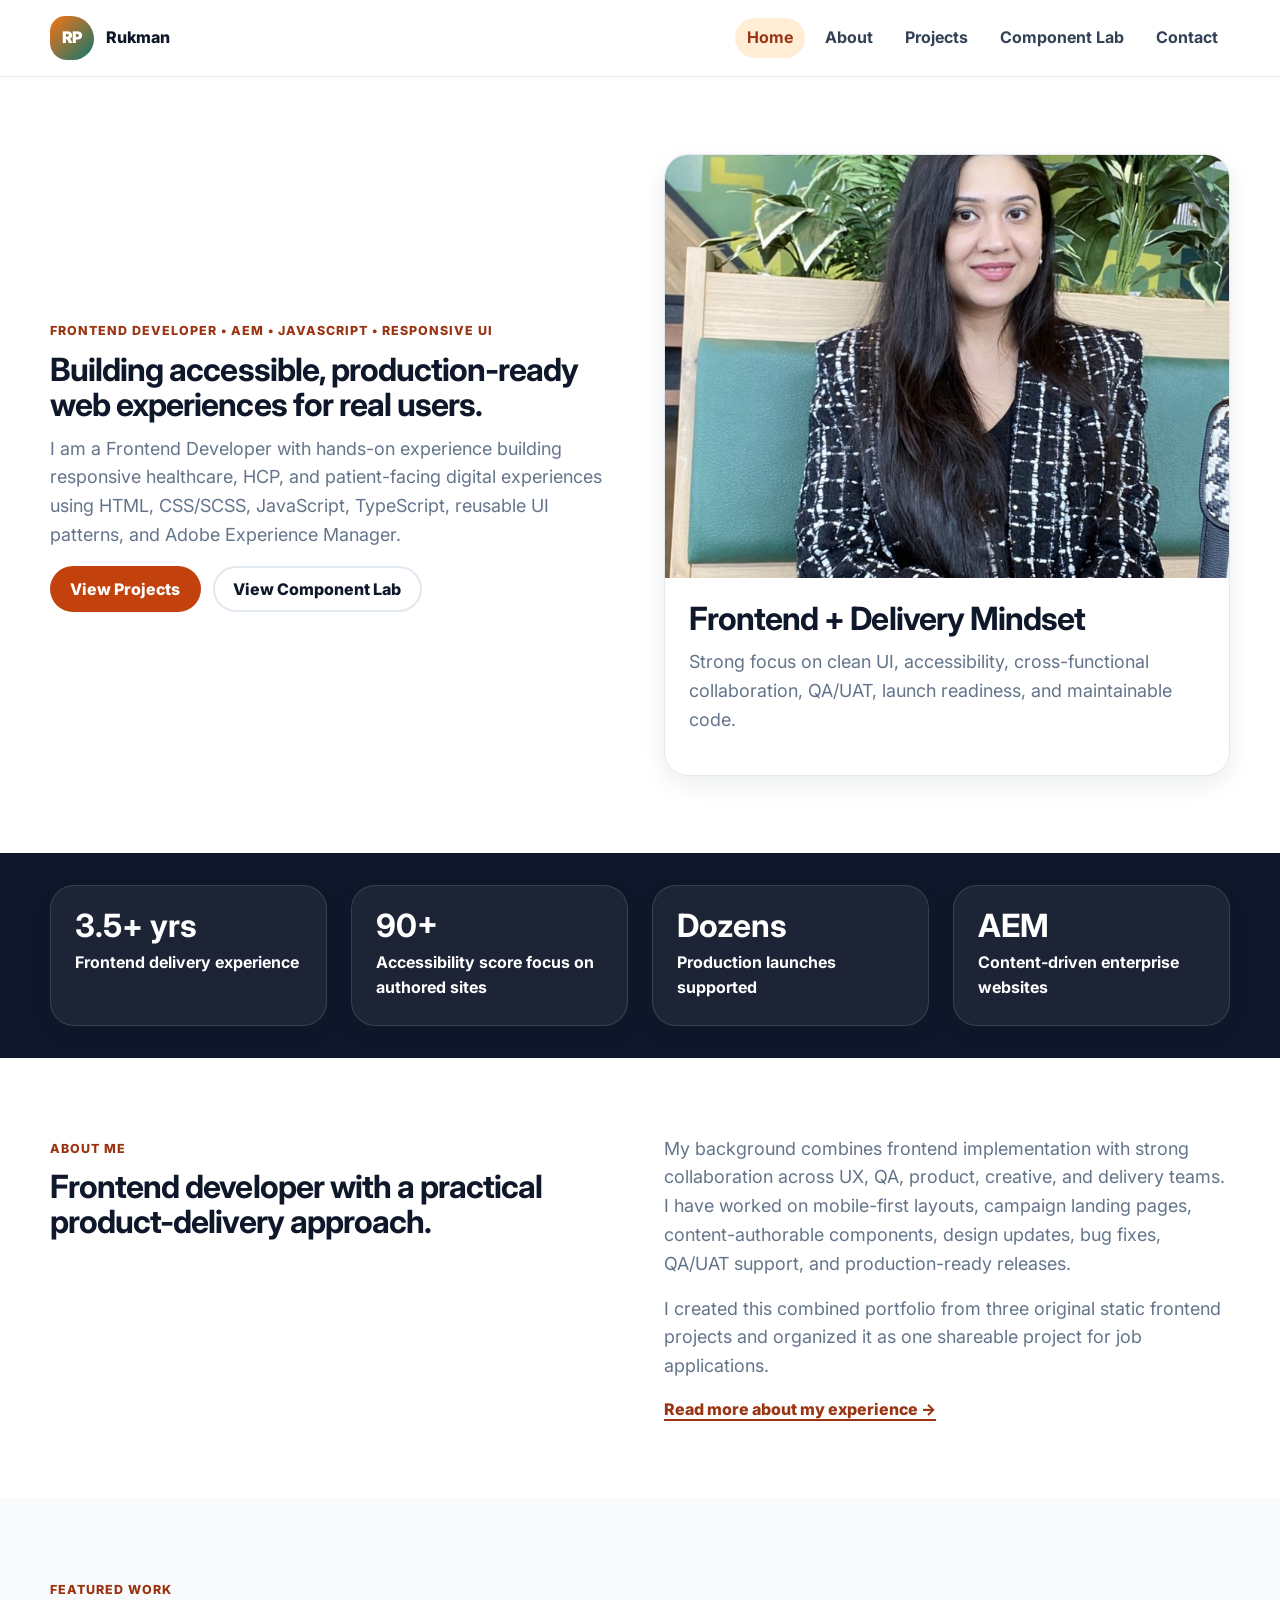
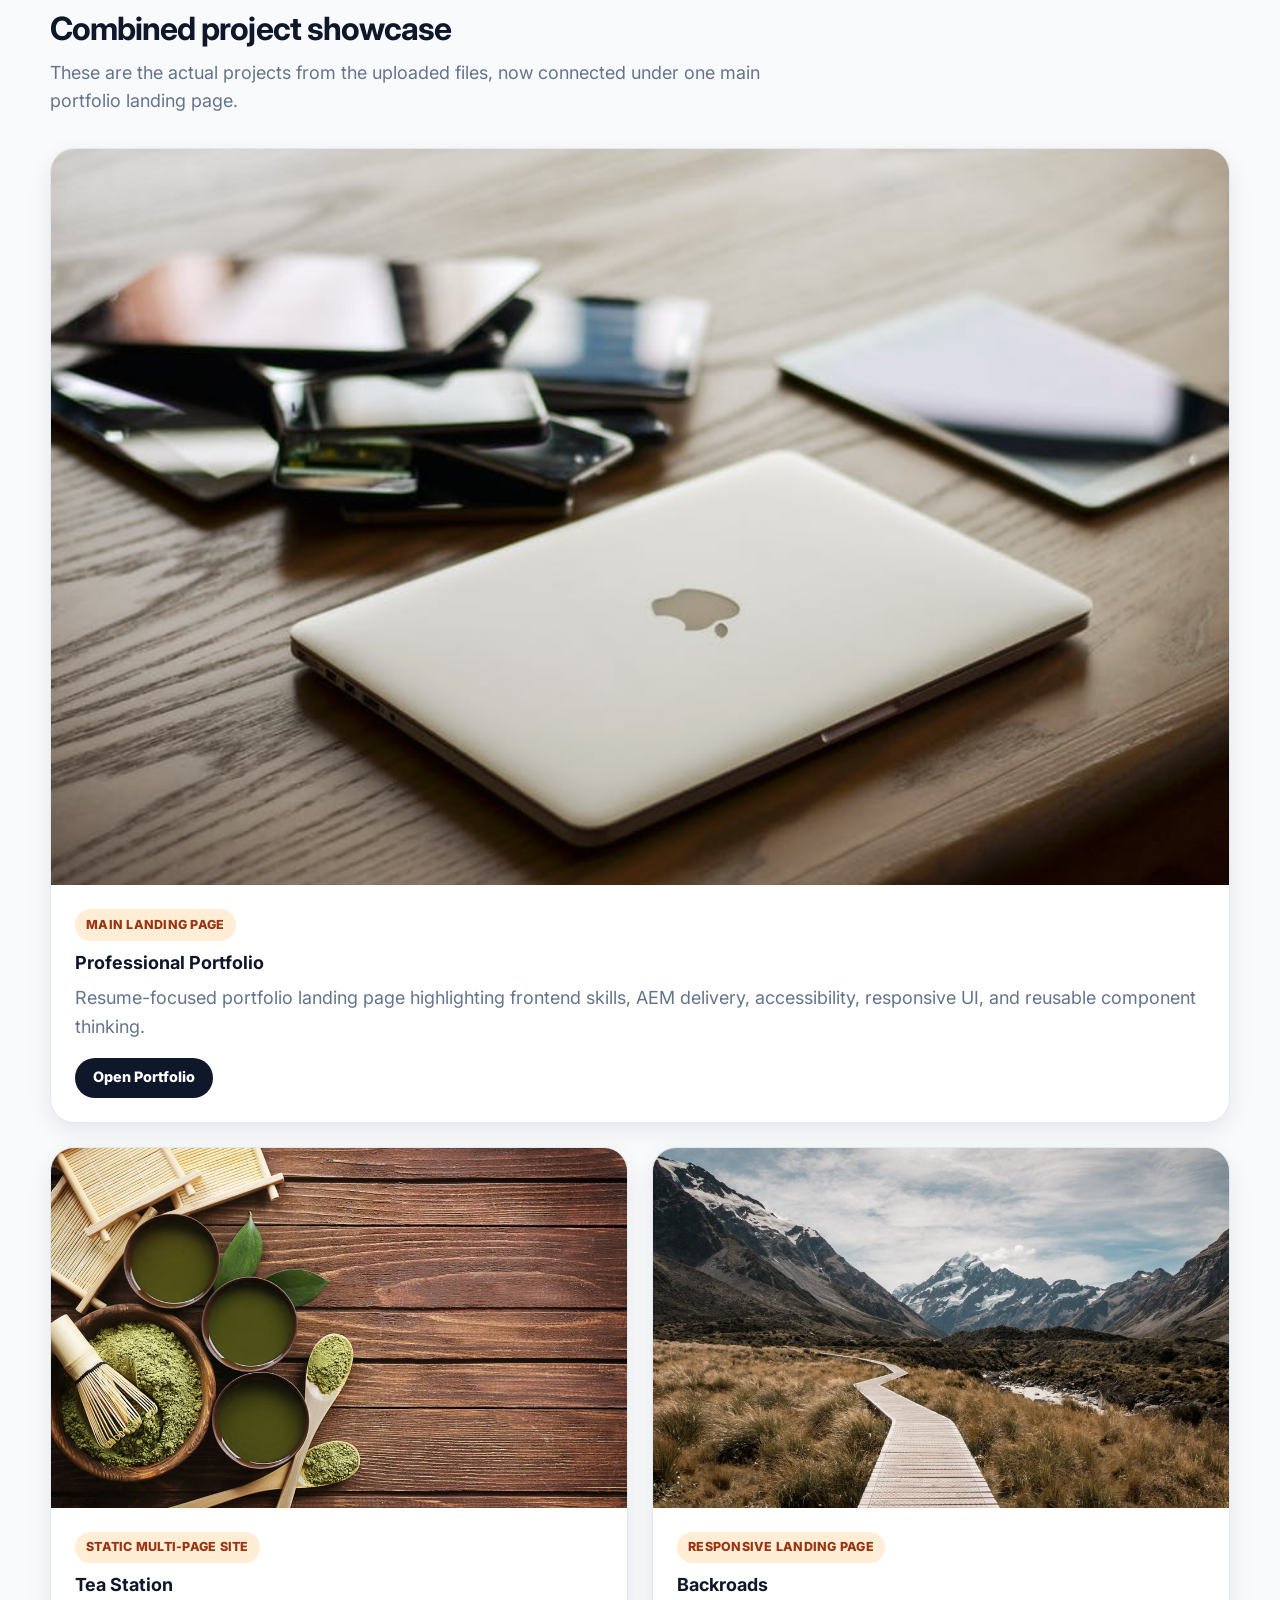
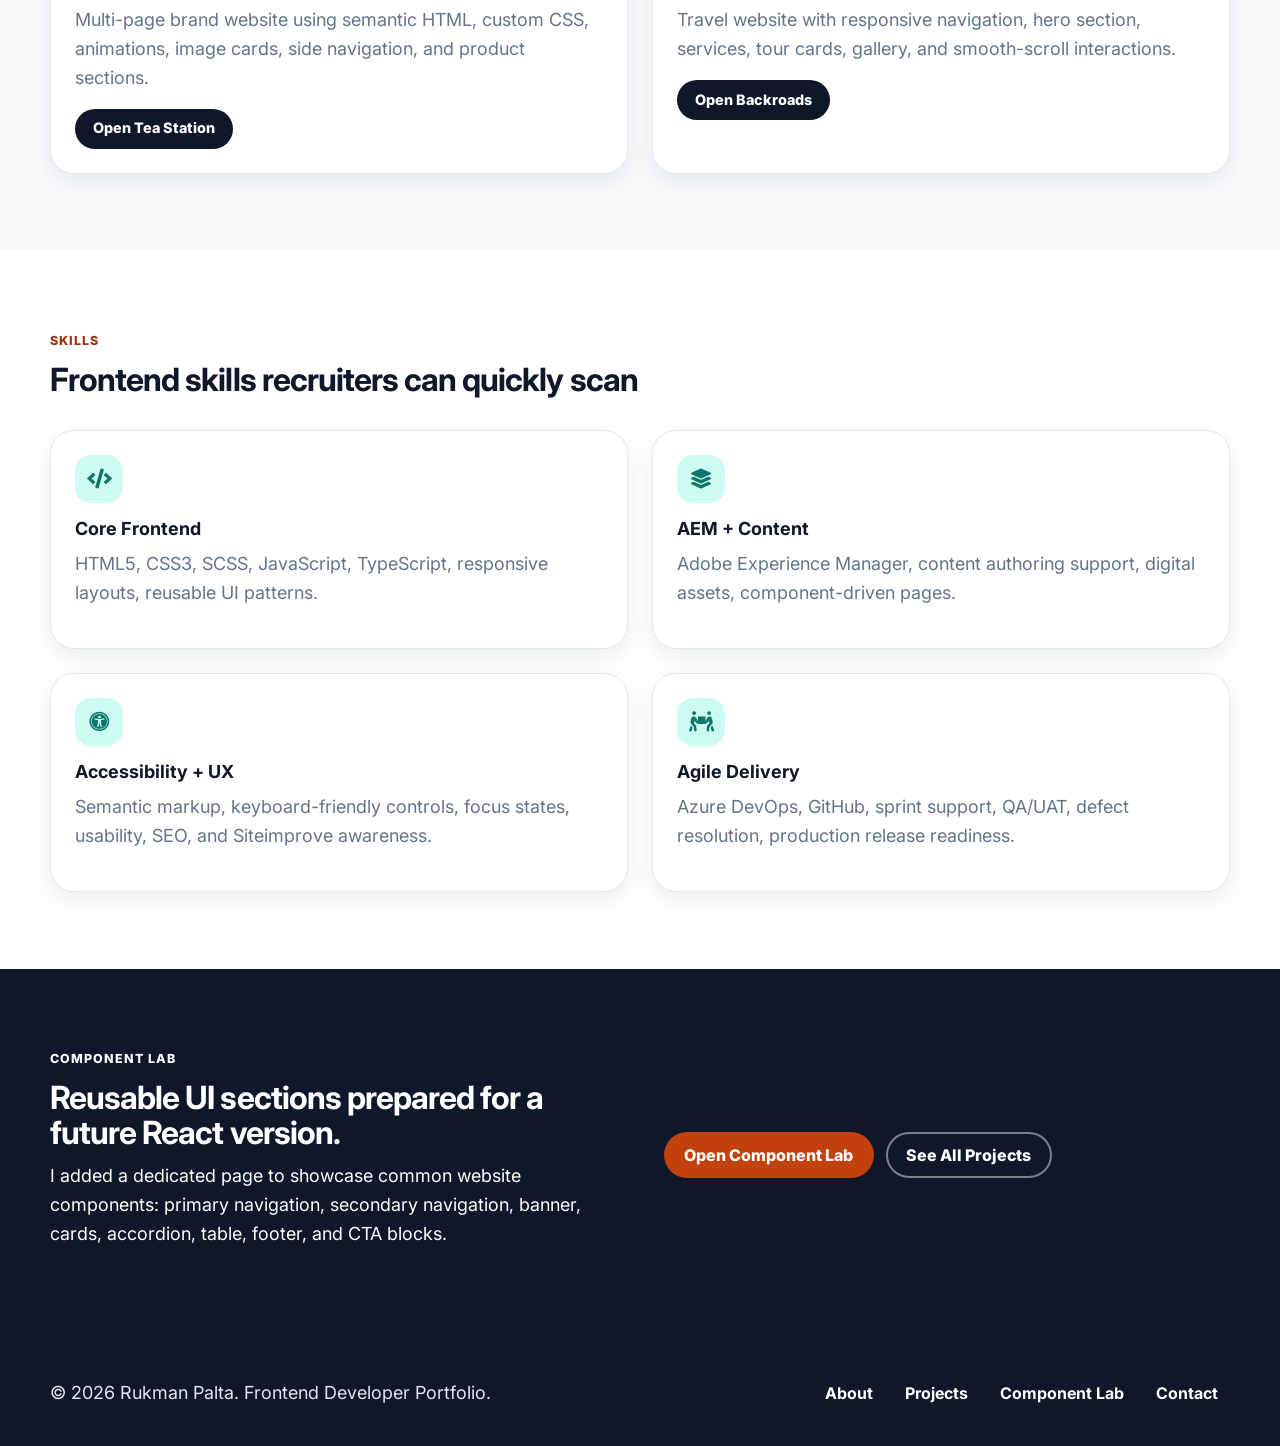
==== index.html @ d90abc74 "Initial portfolio launch" ====
<!DOCTYPE html>
<html lang="en">
  <head>
    <meta charset="UTF-8" />
    <meta name="viewport" content="width=device-width, initial-scale=1.0" />
    <meta
      name="description"
      content="Frontend Developer portfolio for Rukman Palta featuring AEM, JavaScript, responsive UI, accessibility, reusable components, Tea Station, and Backroads projects."
    />
    <title>Rukman Palta | Frontend Developer Portfolio</title>
    <link rel="stylesheet" href="./fontawesome-free-5.12.1-web/css/all.min.css" />
    <link rel="stylesheet" href="./css/main.css" />
  </head>
  <body>
    <a class="skip-link" href="#main">Skip to main content</a>

    <header class="site-header" id="top">
      <nav class="navbar" aria-label="Main navigation">
        <a class="brand" href="index.html" aria-label="Rukman Palta home">
          <span class="brand-mark">RP</span>
          <span class="brand-text">Rukman</span>
        </a>
        <button
          class="nav-toggle"
          type="button"
          aria-label="Open navigation menu"
          aria-controls="primary-navigation"
          aria-expanded="false"
        >
          <i class="fas fa-bars" aria-hidden="true"></i>
        </button>
        <ul class="nav-menu" id="primary-navigation">
          <li><a href="index.html" aria-current="page">Home</a></li>
          <li><a href="about.html">About</a></li>
          <li><a href="projects.html">Projects</a></li>
          <li><a href="component-lab.html">Component Lab</a></li>
          <li><a href="contact.html">Contact</a></li>
        </ul>
      </nav>
    </header>

    <main id="main">
      <section class="hero section section--hero">
        <div class="section-center hero-grid">
          <div class="hero-content">
            <p class="eyebrow">Frontend Developer • AEM • JavaScript • Responsive UI</p>
            <h1>Building accessible, production-ready web experiences for real users.</h1>
            <p class="hero-copy">
              I am a Frontend Developer with hands-on experience building responsive healthcare,
              HCP, and patient-facing digital experiences using HTML, CSS/SCSS, JavaScript,
              TypeScript, reusable UI patterns, and Adobe Experience Manager.
            </p>
            <div class="button-group" aria-label="Portfolio calls to action">
              <a class="btn btn--primary" href="projects.html">View Projects</a>
              <a class="btn btn--secondary" href="component-lab.html">View Component Lab</a>
            </div>
          </div>
          <div class="hero-card" aria-label="Professional summary card">
            <img src="./images/hero-img.jpeg" alt="Workspace representing frontend development" />
            <div class="hero-card__body">
              <h2>Frontend + Delivery Mindset</h2>
              <p>
                Strong focus on clean UI, accessibility, cross-functional collaboration, QA/UAT,
                launch readiness, and maintainable code.
              </p>
            </div>
          </div>
        </div>
      </section>

      <section class="section stats-section" aria-label="Portfolio highlights">
        <div class="section-center stats-grid">
          <article class="stat-card">
            <strong>3.5+ yrs</strong>
            <span>Frontend delivery experience</span>
          </article>
          <article class="stat-card">
            <strong>90+</strong>
            <span>Accessibility score focus on authored sites</span>
          </article>
          <article class="stat-card">
            <strong>Dozens</strong>
            <span>Production launches supported</span>
          </article>
          <article class="stat-card">
            <strong>AEM</strong>
            <span>Content-driven enterprise websites</span>
          </article>
        </div>
      </section>

      <section class="section" id="about-preview">
        <div class="section-center split-grid">
          <div>
            <p class="eyebrow">About Me</p>
            <h2>Frontend developer with a practical product-delivery approach.</h2>
          </div>
          <div>
            <p>
              My background combines frontend implementation with strong collaboration across UX,
              QA, product, creative, and delivery teams. I have worked on mobile-first layouts,
              campaign landing pages, content-authorable components, design updates, bug fixes,
              QA/UAT support, and production-ready releases.
            </p>
            <p>
              I created this combined portfolio from three original static frontend projects and
              organized it as one shareable project for job applications.
            </p>
            <a class="text-link" href="about.html">Read more about my experience <span aria-hidden="true">→</span></a>
          </div>
        </div>
      </section>

      <section class="section section--muted" id="featured-projects">
        <div class="section-center">
          <div class="section-heading">
            <p class="eyebrow">Featured Work</p>
            <h2>Combined project showcase</h2>
            <p>
              These are the actual projects from the uploaded files, now connected under one main
              portfolio landing page.
            </p>
          </div>

          <div class="project-grid">
            <article class="project-card project-card--large">
              <img src="./images/project-1.jpeg" alt="Portfolio project preview" />
              <div class="project-card__content">
                <span class="tag">Main Landing Page</span>
                <h3>Professional Portfolio</h3>
                <p>
                  Resume-focused portfolio landing page highlighting frontend skills, AEM delivery,
                  accessibility, responsive UI, and reusable component thinking.
                </p>
                <a class="btn btn--small" href="index.html">Open Portfolio</a>
              </div>
            </article>

            <article class="project-card">
              <img src="./projects/tea-station/images/main-bcg.jpeg" alt="Tea Station landing page preview" />
              <div class="project-card__content">
                <span class="tag">Static Multi-page Site</span>
                <h3>Tea Station</h3>
                <p>
                  Multi-page brand website using semantic HTML, custom CSS, animations, image cards,
                  side navigation, and product sections.
                </p>
                <a class="btn btn--small" href="./projects/tea-station/index.html">Open Tea Station</a>
              </div>
            </article>

            <article class="project-card">
              <img src="./projects/backroads/images/main.jpeg" alt="Backroads travel project preview" />
              <div class="project-card__content">
                <span class="tag">Responsive Landing Page</span>
                <h3>Backroads</h3>
                <p>
                  Travel website with responsive navigation, hero section, services, tour cards,
                  gallery, and smooth-scroll interactions.
                </p>
                <a class="btn btn--small" href="./projects/backroads/index.html">Open Backroads</a>
              </div>
            </article>
          </div>
        </div>
      </section>

      <section class="section" id="skills">
        <div class="section-center">
          <div class="section-heading">
            <p class="eyebrow">Skills</p>
            <h2>Frontend skills recruiters can quickly scan</h2>
          </div>
          <div class="skills-grid">
            <article class="skill-card">
              <i class="fas fa-code" aria-hidden="true"></i>
              <h3>Core Frontend</h3>
              <p>HTML5, CSS3, SCSS, JavaScript, TypeScript, responsive layouts, reusable UI patterns.</p>
            </article>
            <article class="skill-card">
              <i class="fas fa-layer-group" aria-hidden="true"></i>
              <h3>AEM + Content</h3>
              <p>Adobe Experience Manager, content authoring support, digital assets, component-driven pages.</p>
            </article>
            <article class="skill-card">
              <i class="fas fa-universal-access" aria-hidden="true"></i>
              <h3>Accessibility + UX</h3>
              <p>Semantic markup, keyboard-friendly controls, focus states, usability, SEO, and Siteimprove awareness.</p>
            </article>
            <article class="skill-card">
              <i class="fas fa-people-carry" aria-hidden="true"></i>
              <h3>Agile Delivery</h3>
              <p>Azure DevOps, GitHub, sprint support, QA/UAT, defect resolution, production release readiness.</p>
            </article>
          </div>
        </div>
      </section>

      <section class="section section--dark">
        <div class="section-center split-grid split-grid--center">
          <div>
            <p class="eyebrow">Component Lab</p>
            <h2>Reusable UI sections prepared for a future React version.</h2>
            <p>
              I added a dedicated page to showcase common website components: primary navigation,
              secondary navigation, banner, cards, accordion, table, footer, and CTA blocks.
            </p>
          </div>
          <div class="button-group">
            <a class="btn btn--primary" href="component-lab.html">Open Component Lab</a>
            <a class="btn btn--secondary-on-dark" href="projects.html">See All Projects</a>
          </div>
        </div>
      </section>
    </main>

    <footer class="footer">
      <div class="section-center footer-grid">
        <p>&copy; <span id="year"></span> Rukman Palta. Frontend Developer Portfolio.</p>
        <ul class="footer-links" aria-label="Footer navigation">
          <li><a href="about.html">About</a></li>
          <li><a href="projects.html">Projects</a></li>
          <li><a href="component-lab.html">Component Lab</a></li>
          <li><a href="contact.html">Contact</a></li>
        </ul>
      </div>
    </footer>

    <script src="./js/app.js"></script>
  </body>
</html>
---- css/main.css ----
@import url('https://fonts.googleapis.com/css2?family=Inter:wght@400;500;600;700;800&display=swap');
@import './tokens.css';
@import './base.css';
@import './layout.css';
@import './components.css';
@import './pages.css';
@import './responsive.css';
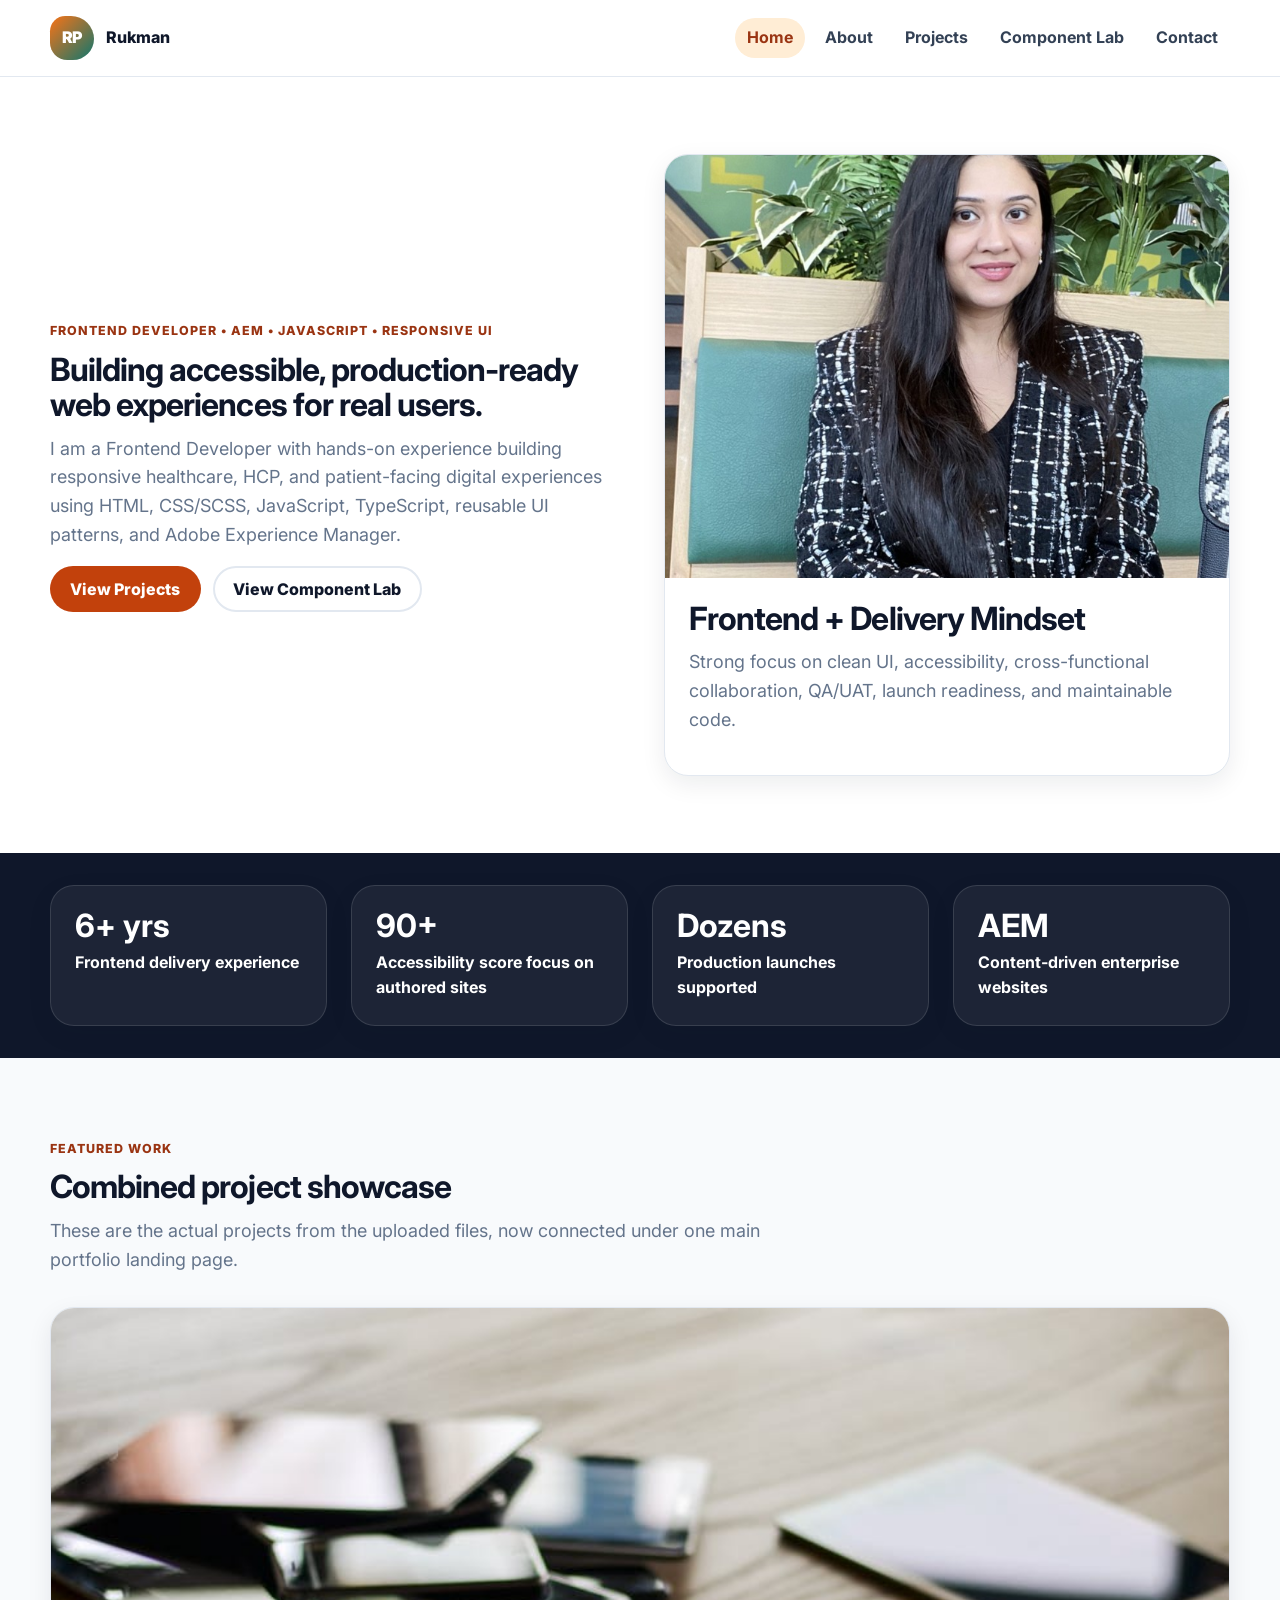
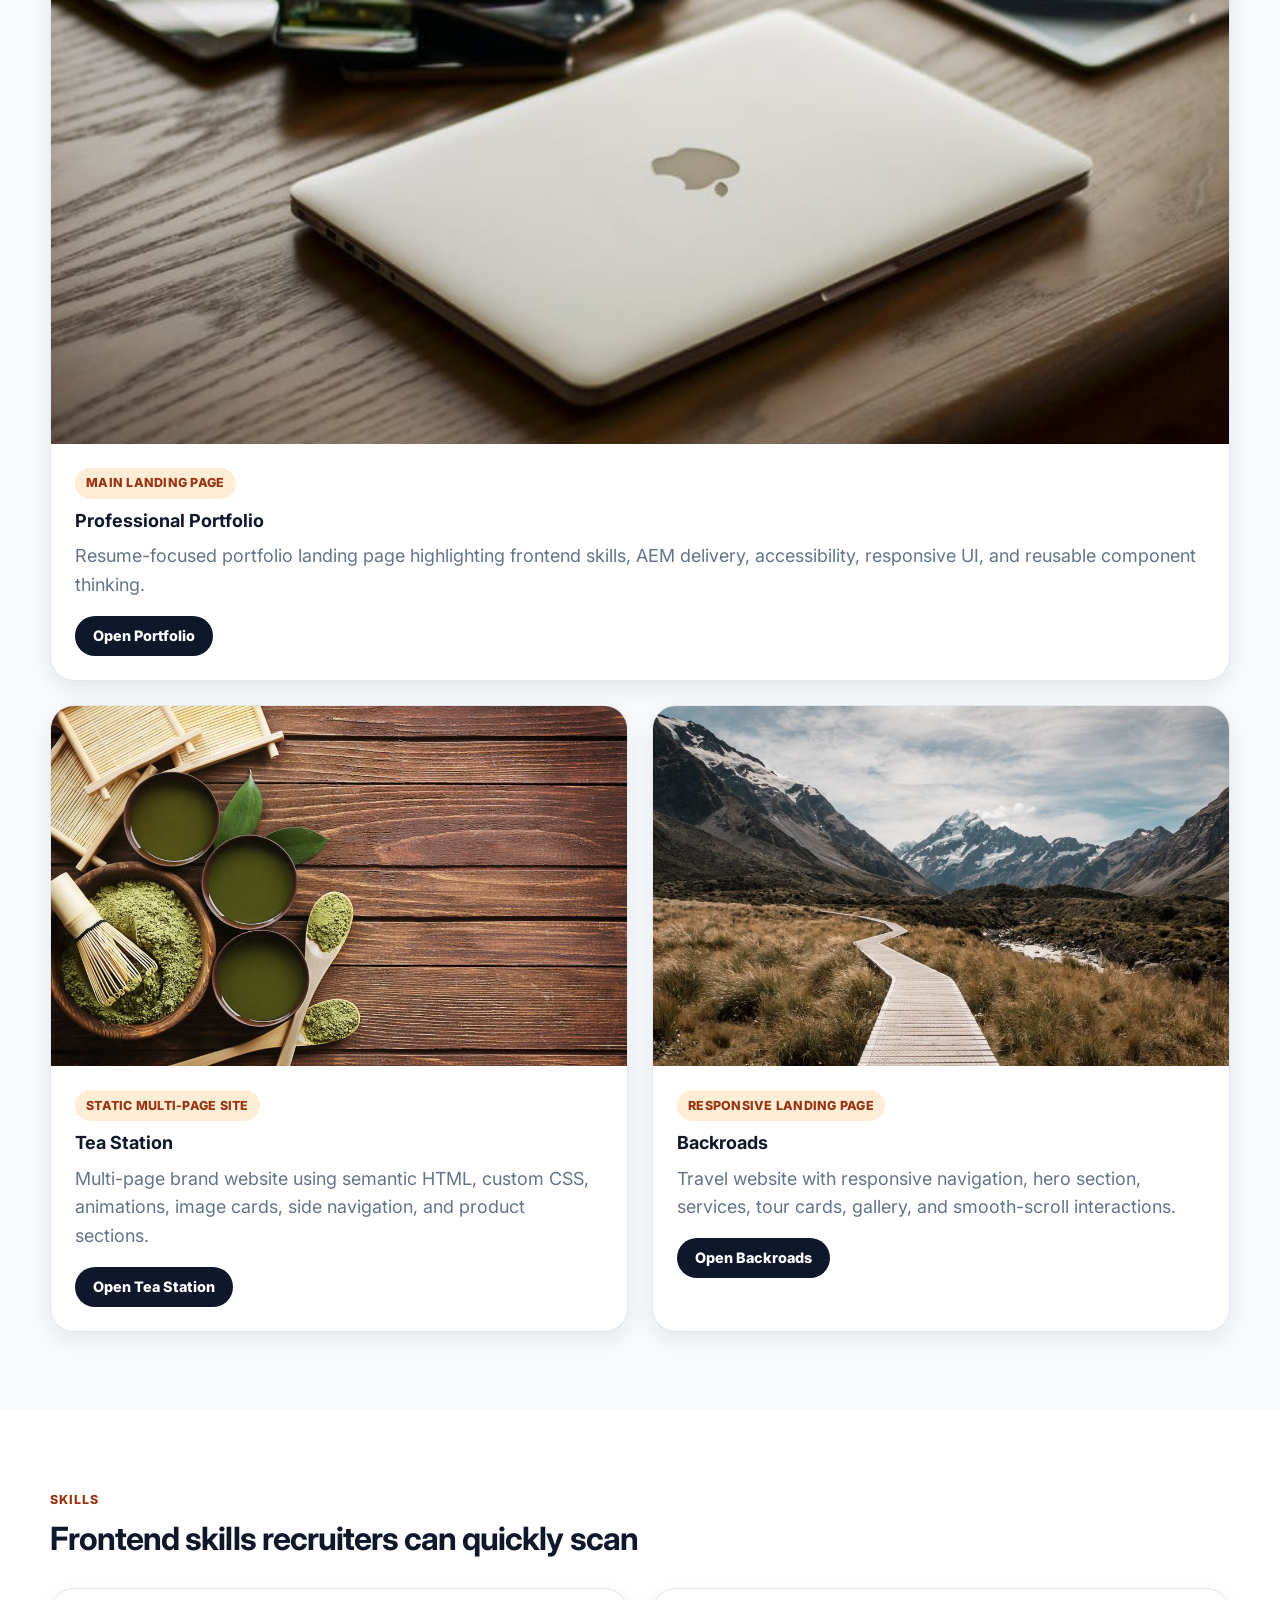
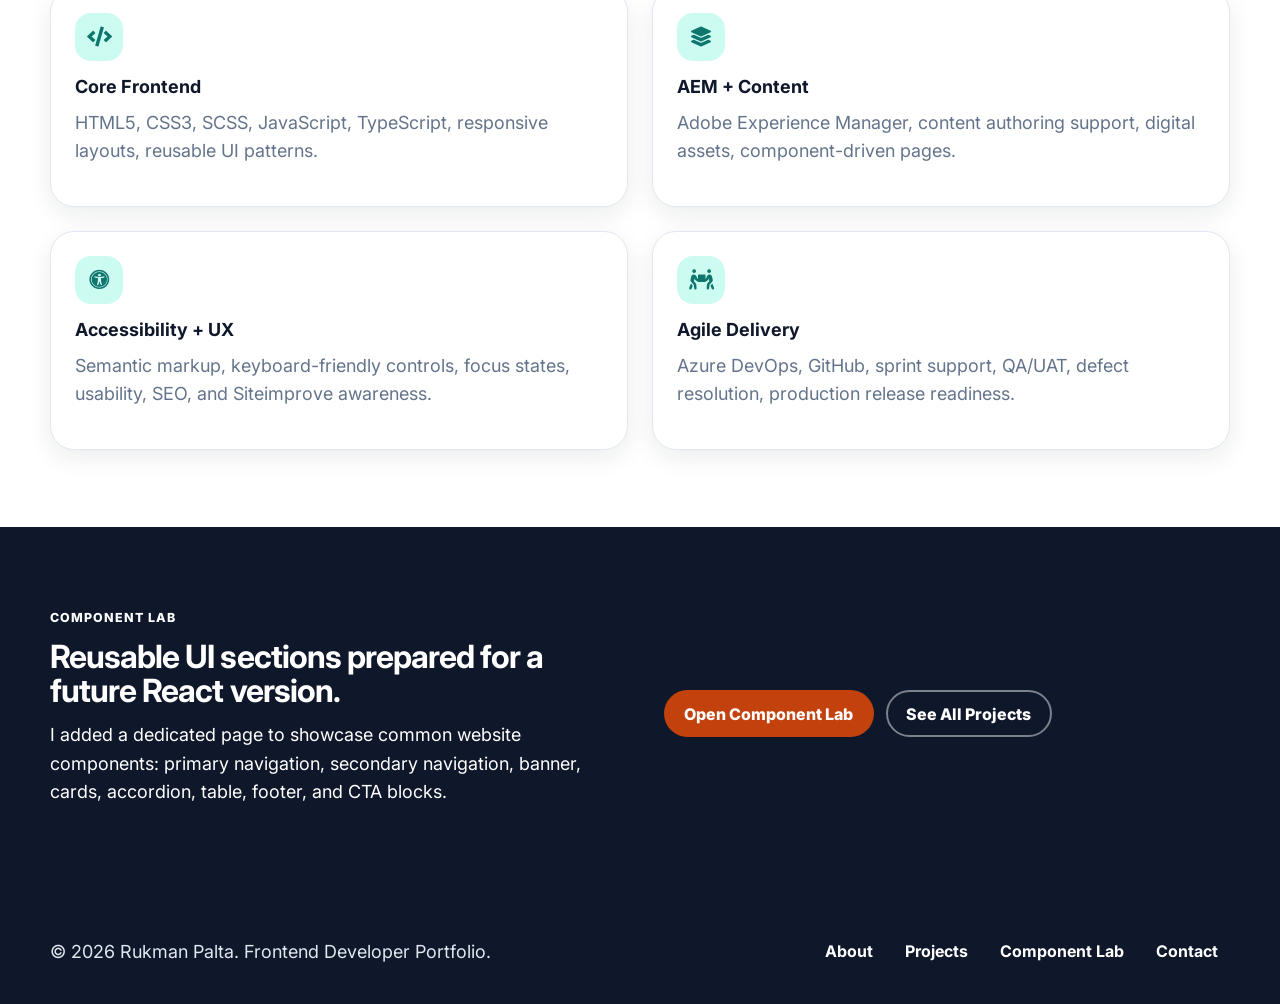
==== commit 9739864f: "some updates" ====
--- a/index.html
+++ b/index.html
@@ -1,4 +1,4 @@
-<!DOCTYPE html>
+<!doctype html>
 <html lang="en">
   <head>
     <meta charset="UTF-8" />
@@ -8,7 +8,10 @@
       content="Frontend Developer portfolio for Rukman Palta featuring AEM, JavaScript, responsive UI, accessibility, reusable components, Tea Station, and Backroads projects."
     />
     <title>Rukman Palta | Frontend Developer Portfolio</title>
-    <link rel="stylesheet" href="./fontawesome-free-5.12.1-web/css/all.min.css" />
+    <link
+      rel="stylesheet"
+      href="./fontawesome-free-5.12.1-web/css/all.min.css"
+    />
     <link rel="stylesheet" href="./css/main.css" />
   </head>
   <body>
@@ -43,25 +46,36 @@
       <section class="hero section section--hero">
         <div class="section-center hero-grid">
           <div class="hero-content">
-            <p class="eyebrow">Frontend Developer • AEM • JavaScript • Responsive UI</p>
-            <h1>Building accessible, production-ready web experiences for real users.</h1>
+            <p class="eyebrow">
+              Frontend Developer • AEM • JavaScript • Responsive UI
+            </p>
+            <h1>
+              Building accessible, production-ready web experiences for real
+              users.
+            </h1>
             <p class="hero-copy">
-              I am a Frontend Developer with hands-on experience building responsive healthcare,
-              HCP, and patient-facing digital experiences using HTML, CSS/SCSS, JavaScript,
-              TypeScript, reusable UI patterns, and Adobe Experience Manager.
+              I am a Frontend Developer with hands-on experience building
+              responsive healthcare, HCP, and patient-facing digital experiences
+              using HTML, CSS/SCSS, JavaScript, TypeScript, reusable UI
+              patterns, and Adobe Experience Manager.
             </p>
             <div class="button-group" aria-label="Portfolio calls to action">
               <a class="btn btn--primary" href="projects.html">View Projects</a>
-              <a class="btn btn--secondary" href="component-lab.html">View Component Lab</a>
+              <a class="btn btn--secondary" href="component-lab.html"
+                >View Component Lab</a
+              >
             </div>
           </div>
           <div class="hero-card" aria-label="Professional summary card">
-            <img src="./images/hero-img.jpeg" alt="Workspace representing frontend development" />
+            <img
+              src="./images/hero-img.jpeg"
+              alt="Workspace representing frontend development"
+            />
             <div class="hero-card__body">
               <h2>Frontend + Delivery Mindset</h2>
               <p>
-                Strong focus on clean UI, accessibility, cross-functional collaboration, QA/UAT,
-                launch readiness, and maintainable code.
+                Strong focus on clean UI, accessibility, cross-functional
+                collaboration, QA/UAT, launch readiness, and maintainable code.
               </p>
             </div>
           </div>
@@ -71,7 +85,7 @@
       <section class="section stats-section" aria-label="Portfolio highlights">
         <div class="section-center stats-grid">
           <article class="stat-card">
-            <strong>3.5+ yrs</strong>
+            <strong>6+ yrs</strong>
             <span>Frontend delivery experience</span>
           </article>
           <article class="stat-card">
@@ -88,77 +102,71 @@
           </article>
         </div>
       </section>
-
-      <section class="section" id="about-preview">
-        <div class="section-center split-grid">
-          <div>
-            <p class="eyebrow">About Me</p>
-            <h2>Frontend developer with a practical product-delivery approach.</h2>
-          </div>
-          <div>
-            <p>
-              My background combines frontend implementation with strong collaboration across UX,
-              QA, product, creative, and delivery teams. I have worked on mobile-first layouts,
-              campaign landing pages, content-authorable components, design updates, bug fixes,
-              QA/UAT support, and production-ready releases.
-            </p>
-            <p>
-              I created this combined portfolio from three original static frontend projects and
-              organized it as one shareable project for job applications.
-            </p>
-            <a class="text-link" href="about.html">Read more about my experience <span aria-hidden="true">→</span></a>
-          </div>
-        </div>
-      </section>
-
       <section class="section section--muted" id="featured-projects">
         <div class="section-center">
           <div class="section-heading">
             <p class="eyebrow">Featured Work</p>
             <h2>Combined project showcase</h2>
             <p>
-              These are the actual projects from the uploaded files, now connected under one main
-              portfolio landing page.
+              These are the actual projects from the uploaded files, now
+              connected under one main portfolio landing page.
             </p>
           </div>
 
           <div class="project-grid">
             <article class="project-card project-card--large">
-              <img src="./images/project-1.jpeg" alt="Portfolio project preview" />
+              <img
+                src="./images/project-1.jpeg"
+                alt="Portfolio project preview"
+              />
               <div class="project-card__content">
                 <span class="tag">Main Landing Page</span>
                 <h3>Professional Portfolio</h3>
                 <p>
-                  Resume-focused portfolio landing page highlighting frontend skills, AEM delivery,
-                  accessibility, responsive UI, and reusable component thinking.
+                  Resume-focused portfolio landing page highlighting frontend
+                  skills, AEM delivery, accessibility, responsive UI, and
+                  reusable component thinking.
                 </p>
                 <a class="btn btn--small" href="index.html">Open Portfolio</a>
               </div>
             </article>
 
             <article class="project-card">
-              <img src="./projects/tea-station/images/main-bcg.jpeg" alt="Tea Station landing page preview" />
+              <img
+                src="./projects/tea-station/images/main-bcg.jpeg"
+                alt="Tea Station landing page preview"
+              />
               <div class="project-card__content">
                 <span class="tag">Static Multi-page Site</span>
                 <h3>Tea Station</h3>
                 <p>
-                  Multi-page brand website using semantic HTML, custom CSS, animations, image cards,
-                  side navigation, and product sections.
+                  Multi-page brand website using semantic HTML, custom CSS,
+                  animations, image cards, side navigation, and product
+                  sections.
                 </p>
-                <a class="btn btn--small" href="./projects/tea-station/index.html">Open Tea Station</a>
+                <a
+                  class="btn btn--small"
+                  href="./projects/tea-station/index.html"
+                  >Open Tea Station</a
+                >
               </div>
             </article>
 
             <article class="project-card">
-              <img src="./projects/backroads/images/main.jpeg" alt="Backroads travel project preview" />
+              <img
+                src="./projects/backroads/images/main.jpeg"
+                alt="Backroads travel project preview"
+              />
               <div class="project-card__content">
                 <span class="tag">Responsive Landing Page</span>
                 <h3>Backroads</h3>
                 <p>
-                  Travel website with responsive navigation, hero section, services, tour cards,
-                  gallery, and smooth-scroll interactions.
+                  Travel website with responsive navigation, hero section,
+                  services, tour cards, gallery, and smooth-scroll interactions.
                 </p>
-                <a class="btn btn--small" href="./projects/backroads/index.html">Open Backroads</a>
+                <a class="btn btn--small" href="./projects/backroads/index.html"
+                  >Open Backroads</a
+                >
               </div>
             </article>
           </div>
@@ -175,22 +183,34 @@
             <article class="skill-card">
               <i class="fas fa-code" aria-hidden="true"></i>
               <h3>Core Frontend</h3>
-              <p>HTML5, CSS3, SCSS, JavaScript, TypeScript, responsive layouts, reusable UI patterns.</p>
+              <p>
+                HTML5, CSS3, SCSS, JavaScript, TypeScript, responsive layouts,
+                reusable UI patterns.
+              </p>
             </article>
             <article class="skill-card">
               <i class="fas fa-layer-group" aria-hidden="true"></i>
               <h3>AEM + Content</h3>
-              <p>Adobe Experience Manager, content authoring support, digital assets, component-driven pages.</p>
+              <p>
+                Adobe Experience Manager, content authoring support, digital
+                assets, component-driven pages.
+              </p>
             </article>
             <article class="skill-card">
               <i class="fas fa-universal-access" aria-hidden="true"></i>
               <h3>Accessibility + UX</h3>
-              <p>Semantic markup, keyboard-friendly controls, focus states, usability, SEO, and Siteimprove awareness.</p>
+              <p>
+                Semantic markup, keyboard-friendly controls, focus states,
+                usability, SEO, and Siteimprove awareness.
+              </p>
             </article>
             <article class="skill-card">
               <i class="fas fa-people-carry" aria-hidden="true"></i>
               <h3>Agile Delivery</h3>
-              <p>Azure DevOps, GitHub, sprint support, QA/UAT, defect resolution, production release readiness.</p>
+              <p>
+                Azure DevOps, GitHub, sprint support, QA/UAT, defect resolution,
+                production release readiness.
+              </p>
             </article>
           </div>
         </div>
@@ -202,13 +222,18 @@
             <p class="eyebrow">Component Lab</p>
             <h2>Reusable UI sections prepared for a future React version.</h2>
             <p>
-              I added a dedicated page to showcase common website components: primary navigation,
-              secondary navigation, banner, cards, accordion, table, footer, and CTA blocks.
+              I added a dedicated page to showcase common website components:
+              primary navigation, secondary navigation, banner, cards,
+              accordion, table, footer, and CTA blocks.
             </p>
           </div>
           <div class="button-group">
-            <a class="btn btn--primary" href="component-lab.html">Open Component Lab</a>
-            <a class="btn btn--secondary-on-dark" href="projects.html">See All Projects</a>
+            <a class="btn btn--primary" href="component-lab.html"
+              >Open Component Lab</a
+            >
+            <a class="btn btn--secondary-on-dark" href="projects.html"
+              >See All Projects</a
+            >
           </div>
         </div>
       </section>
@@ -216,7 +241,10 @@
 
     <footer class="footer">
       <div class="section-center footer-grid">
-        <p>&copy; <span id="year"></span> Rukman Palta. Frontend Developer Portfolio.</p>
+        <p>
+          &copy; <span id="year"></span> Rukman Palta. Frontend Developer
+          Portfolio.
+        </p>
         <ul class="footer-links" aria-label="Footer navigation">
           <li><a href="about.html">About</a></li>
           <li><a href="projects.html">Projects</a></li>
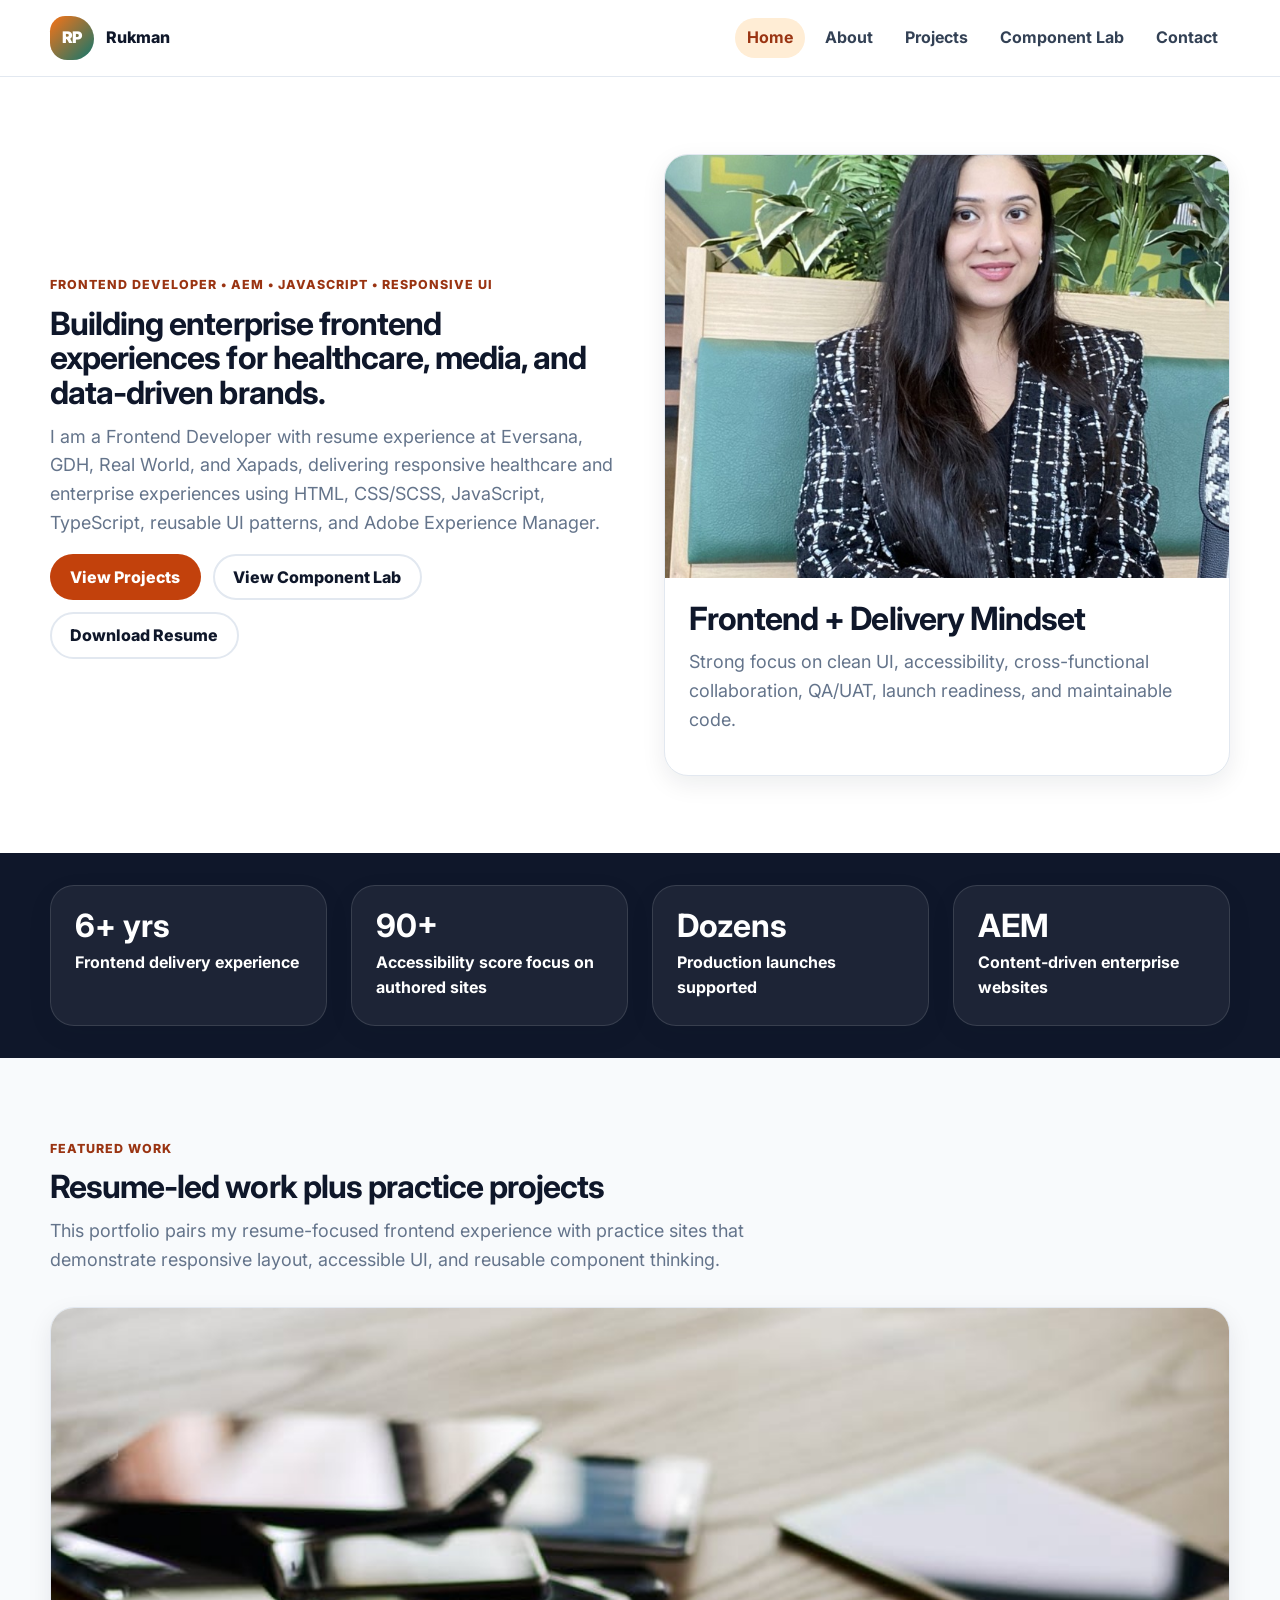
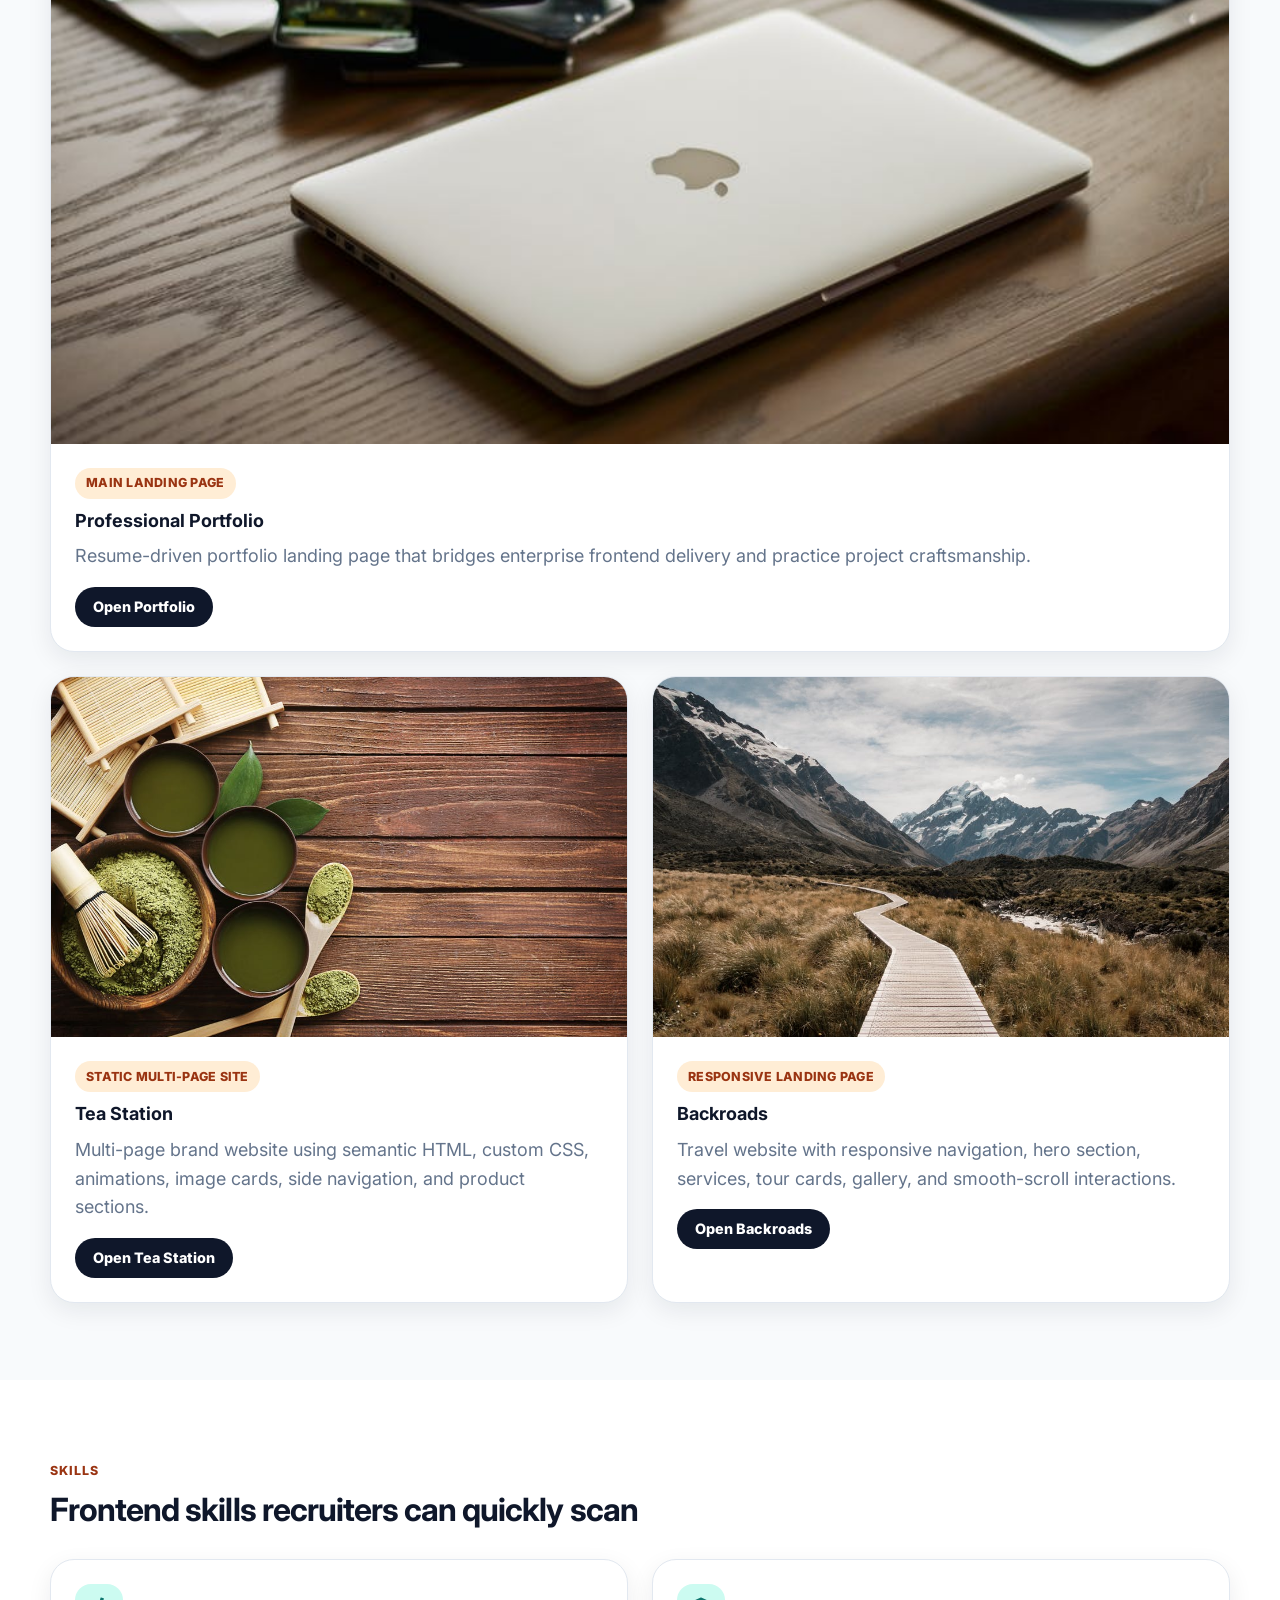
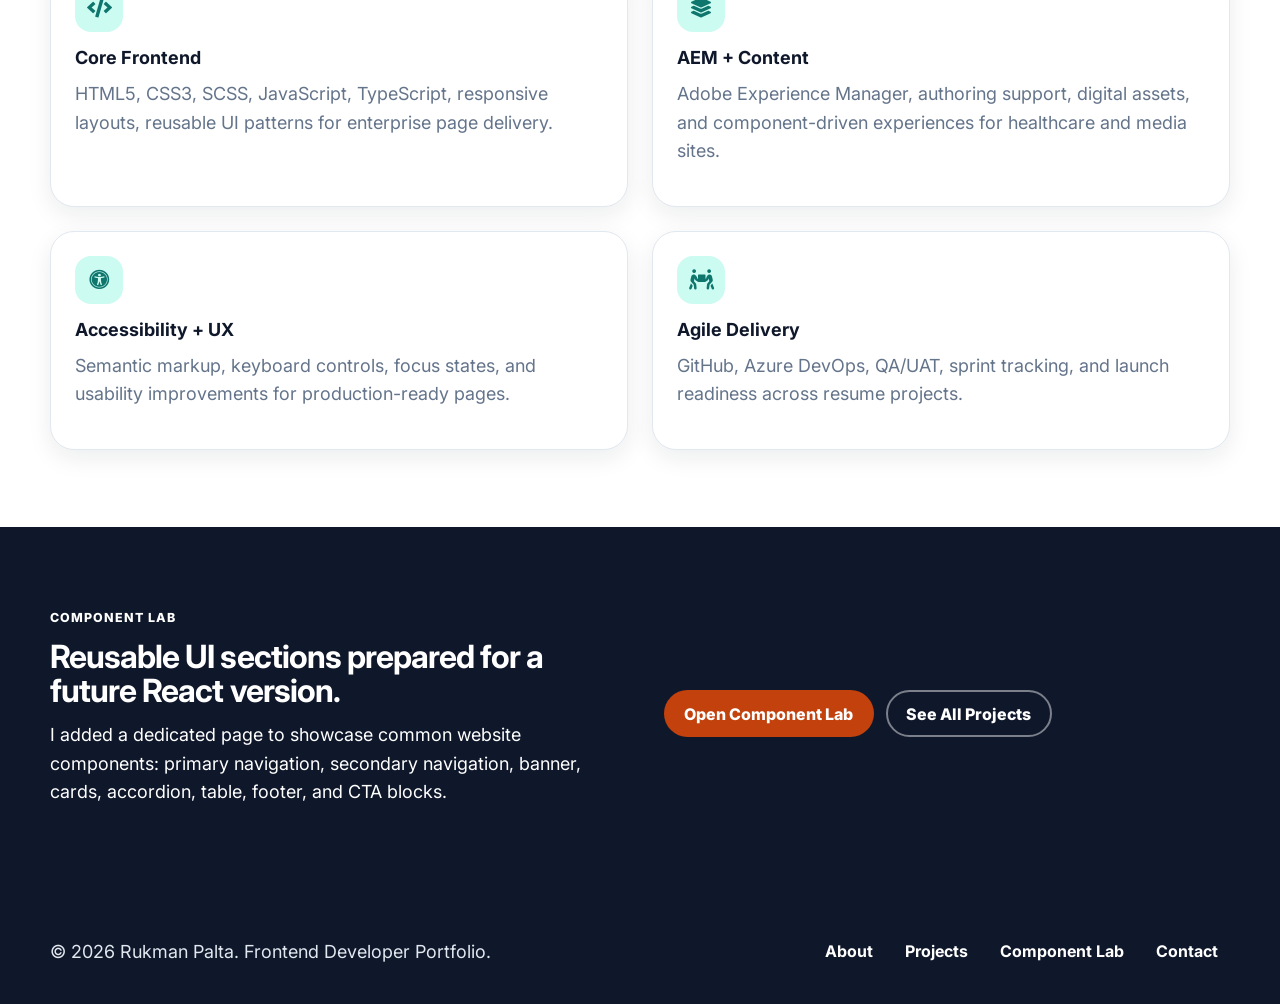
==== commit 4f96d2a0: "commit" ====
--- a/index.html
+++ b/index.html
@@ -5,7 +5,7 @@
     <meta name="viewport" content="width=device-width, initial-scale=1.0" />
     <meta
       name="description"
-      content="Frontend Developer portfolio for Rukman Palta featuring AEM, JavaScript, responsive UI, accessibility, reusable components, Tea Station, and Backroads projects."
+      content="Frontend Developer portfolio for Rukman Palta highlighting enterprise AEM delivery and resume experience at Eversana, GDH, Real World, and Xapads alongside practice projects."
     />
     <title>Rukman Palta | Frontend Developer Portfolio</title>
     <link
@@ -50,19 +50,22 @@
               Frontend Developer • AEM • JavaScript • Responsive UI
             </p>
             <h1>
-              Building accessible, production-ready web experiences for real
-              users.
+              Building enterprise frontend experiences for healthcare, media,
+              and data-driven brands.
             </h1>
             <p class="hero-copy">
-              I am a Frontend Developer with hands-on experience building
-              responsive healthcare, HCP, and patient-facing digital experiences
-              using HTML, CSS/SCSS, JavaScript, TypeScript, reusable UI
-              patterns, and Adobe Experience Manager.
+              I am a Frontend Developer with resume experience at Eversana, GDH,
+              Real World, and Xapads, delivering responsive healthcare and
+              enterprise experiences using HTML, CSS/SCSS, JavaScript,
+              TypeScript, reusable UI patterns, and Adobe Experience Manager.
             </p>
             <div class="button-group" aria-label="Portfolio calls to action">
               <a class="btn btn--primary" href="projects.html">View Projects</a>
               <a class="btn btn--secondary" href="component-lab.html"
                 >View Component Lab</a
+              >
+              <a class="btn btn--secondary" href="./assets/resume.pdf" download
+                >Download Resume</a
               >
             </div>
           </div>
@@ -106,10 +109,11 @@
         <div class="section-center">
           <div class="section-heading">
             <p class="eyebrow">Featured Work</p>
-            <h2>Combined project showcase</h2>
+            <h2>Resume-led work plus practice projects</h2>
             <p>
-              These are the actual projects from the uploaded files, now
-              connected under one main portfolio landing page.
+              This portfolio pairs my resume-focused frontend experience with
+              practice sites that demonstrate responsive layout, accessible UI,
+              and reusable component thinking.
             </p>
           </div>
 
@@ -123,9 +127,8 @@
                 <span class="tag">Main Landing Page</span>
                 <h3>Professional Portfolio</h3>
                 <p>
-                  Resume-focused portfolio landing page highlighting frontend
-                  skills, AEM delivery, accessibility, responsive UI, and
-                  reusable component thinking.
+                  Resume-driven portfolio landing page that bridges enterprise
+                  frontend delivery and practice project craftsmanship.
                 </p>
                 <a class="btn btn--small" href="index.html">Open Portfolio</a>
               </div>
@@ -185,31 +188,31 @@
               <h3>Core Frontend</h3>
               <p>
                 HTML5, CSS3, SCSS, JavaScript, TypeScript, responsive layouts,
-                reusable UI patterns.
+                reusable UI patterns for enterprise page delivery.
               </p>
             </article>
             <article class="skill-card">
               <i class="fas fa-layer-group" aria-hidden="true"></i>
               <h3>AEM + Content</h3>
               <p>
-                Adobe Experience Manager, content authoring support, digital
-                assets, component-driven pages.
+                Adobe Experience Manager, authoring support, digital assets, and
+                component-driven experiences for healthcare and media sites.
               </p>
             </article>
             <article class="skill-card">
               <i class="fas fa-universal-access" aria-hidden="true"></i>
               <h3>Accessibility + UX</h3>
               <p>
-                Semantic markup, keyboard-friendly controls, focus states,
-                usability, SEO, and Siteimprove awareness.
+                Semantic markup, keyboard controls, focus states, and usability
+                improvements for production-ready pages.
               </p>
             </article>
             <article class="skill-card">
               <i class="fas fa-people-carry" aria-hidden="true"></i>
               <h3>Agile Delivery</h3>
               <p>
-                Azure DevOps, GitHub, sprint support, QA/UAT, defect resolution,
-                production release readiness.
+                GitHub, Azure DevOps, QA/UAT, sprint tracking, and launch
+                readiness across resume projects.
               </p>
             </article>
           </div>
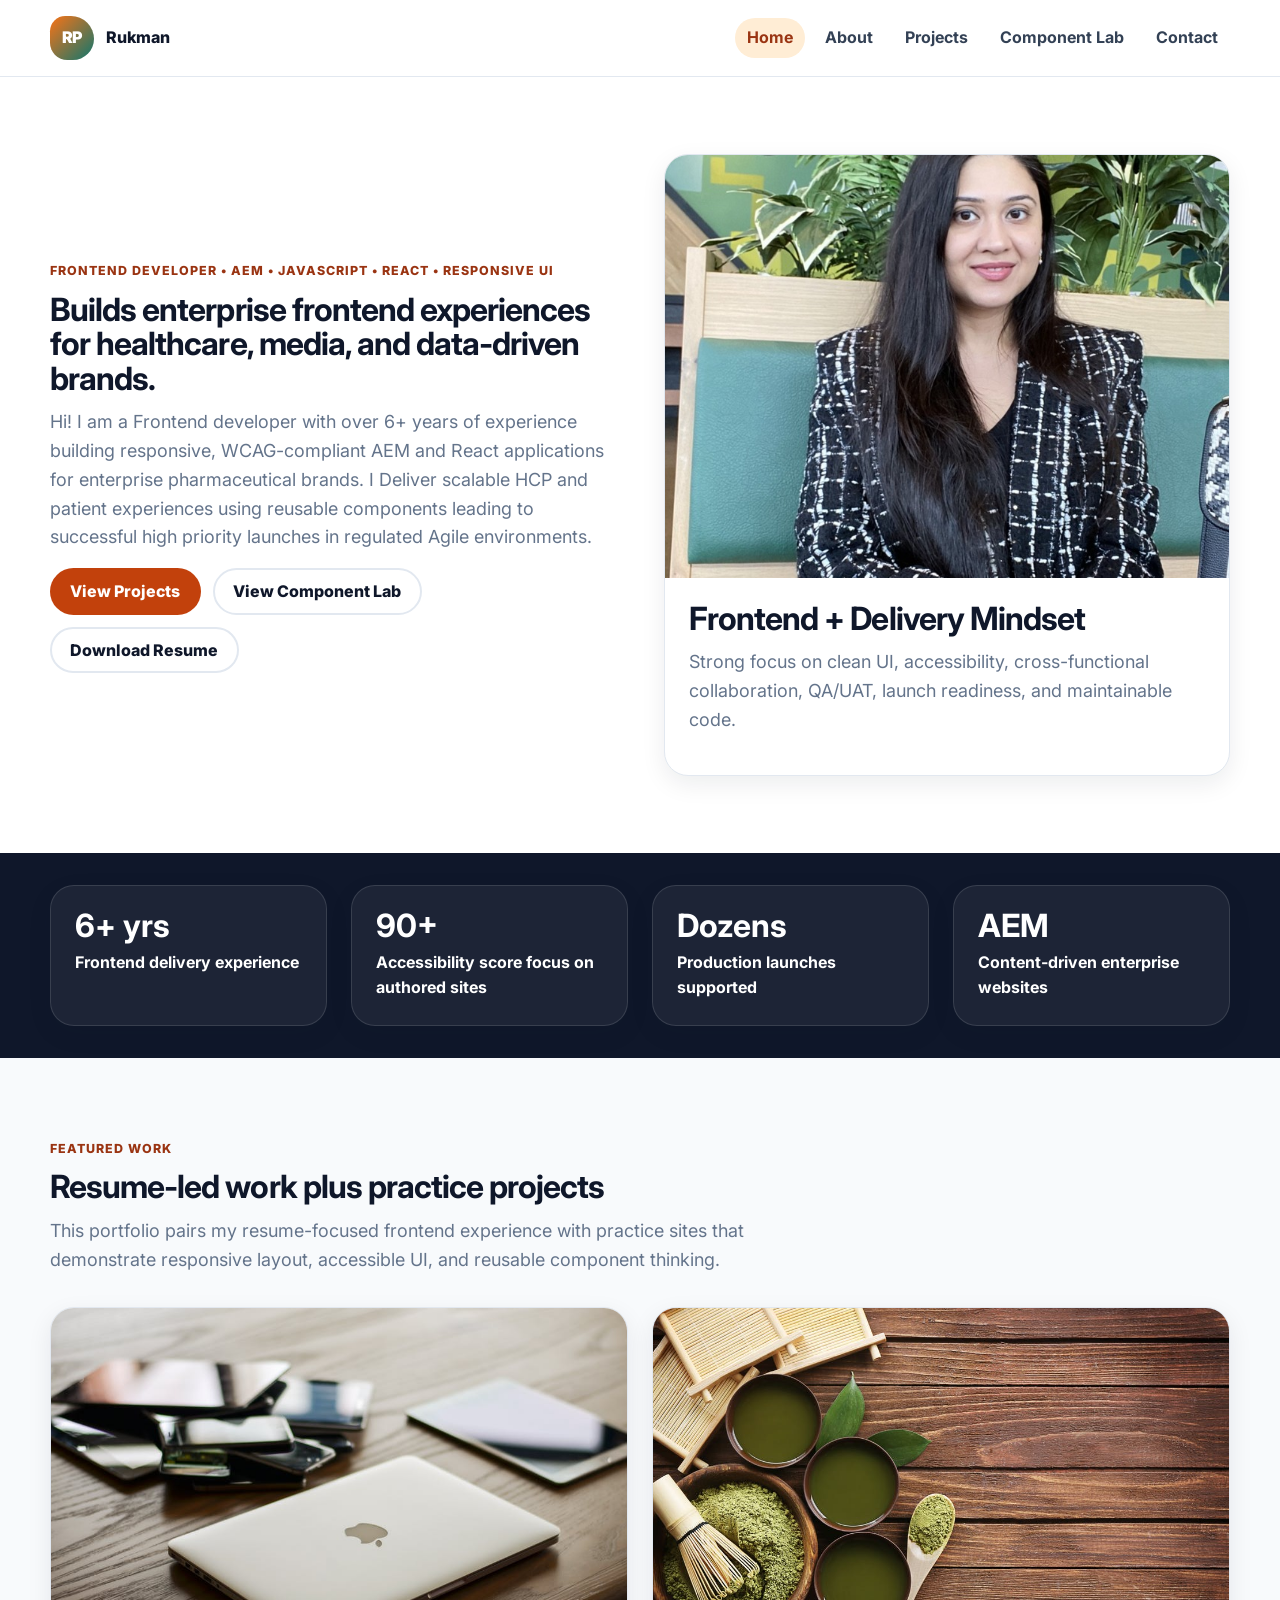
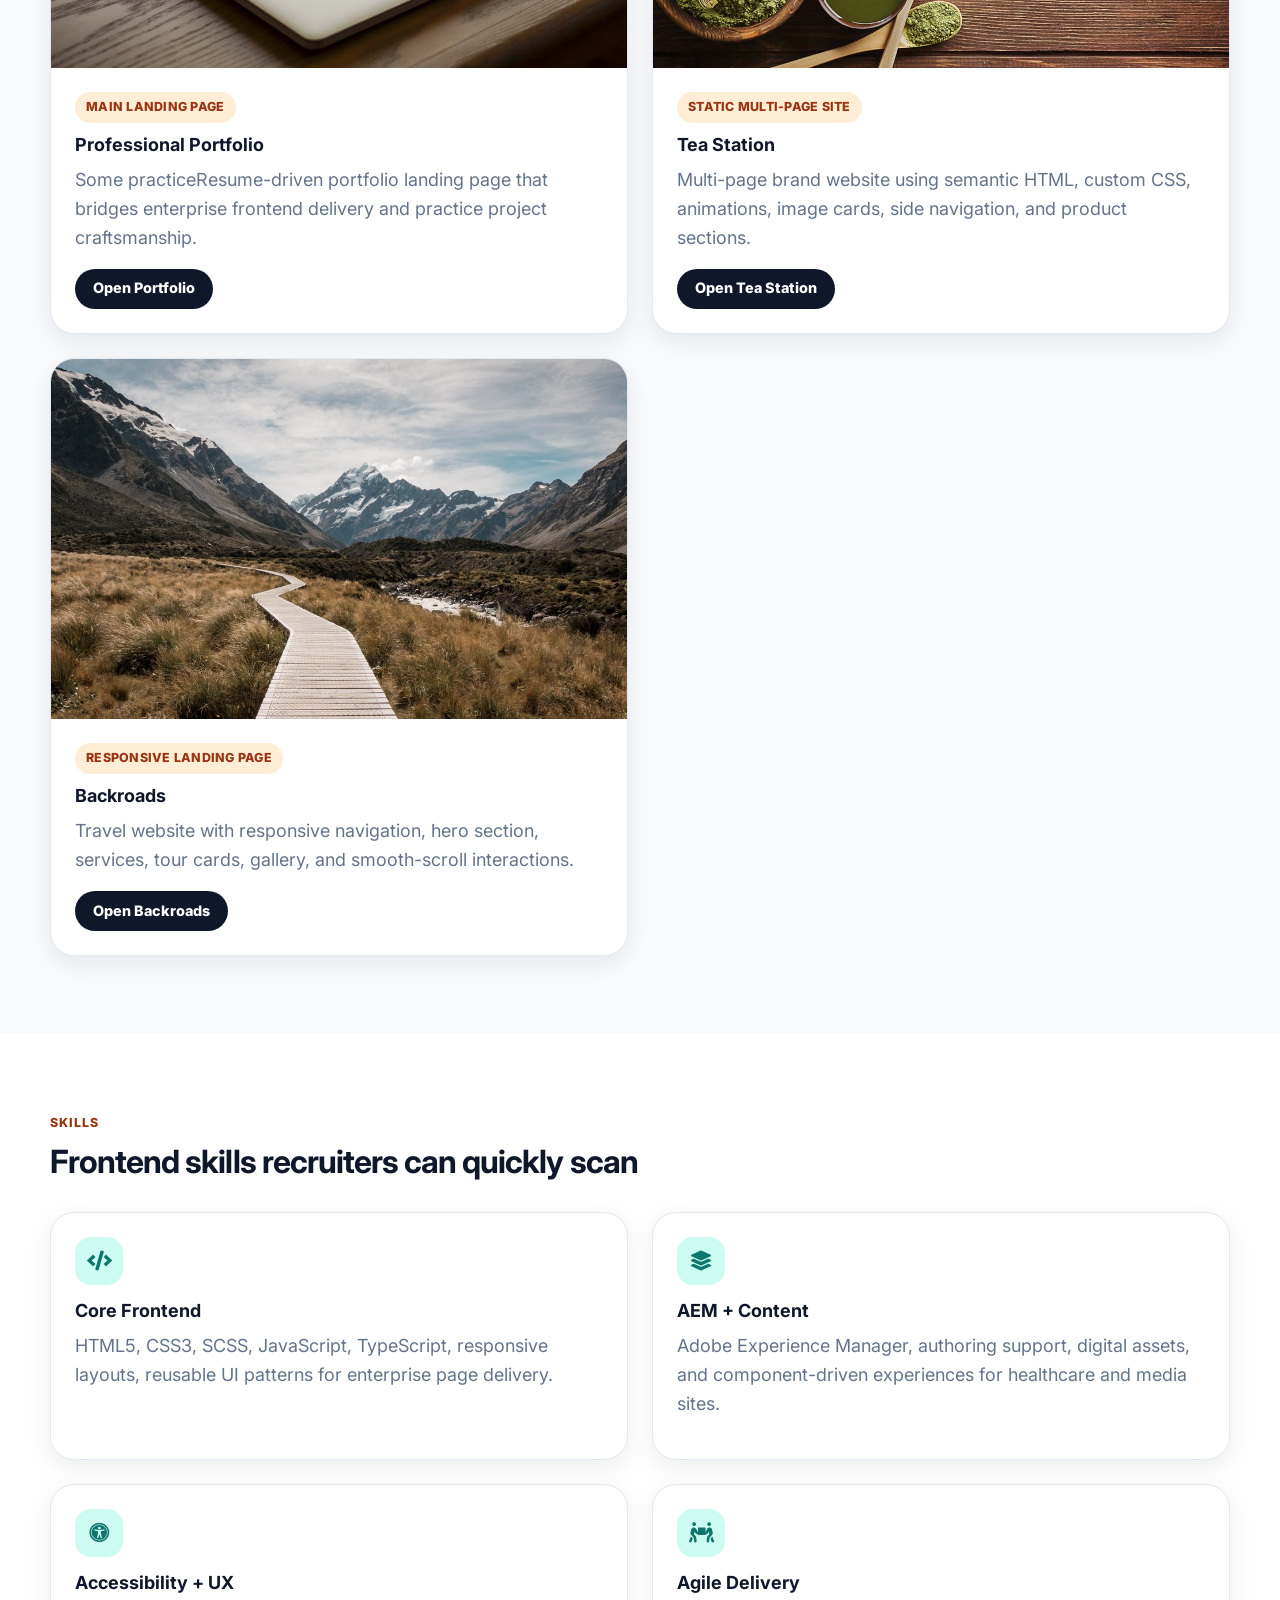
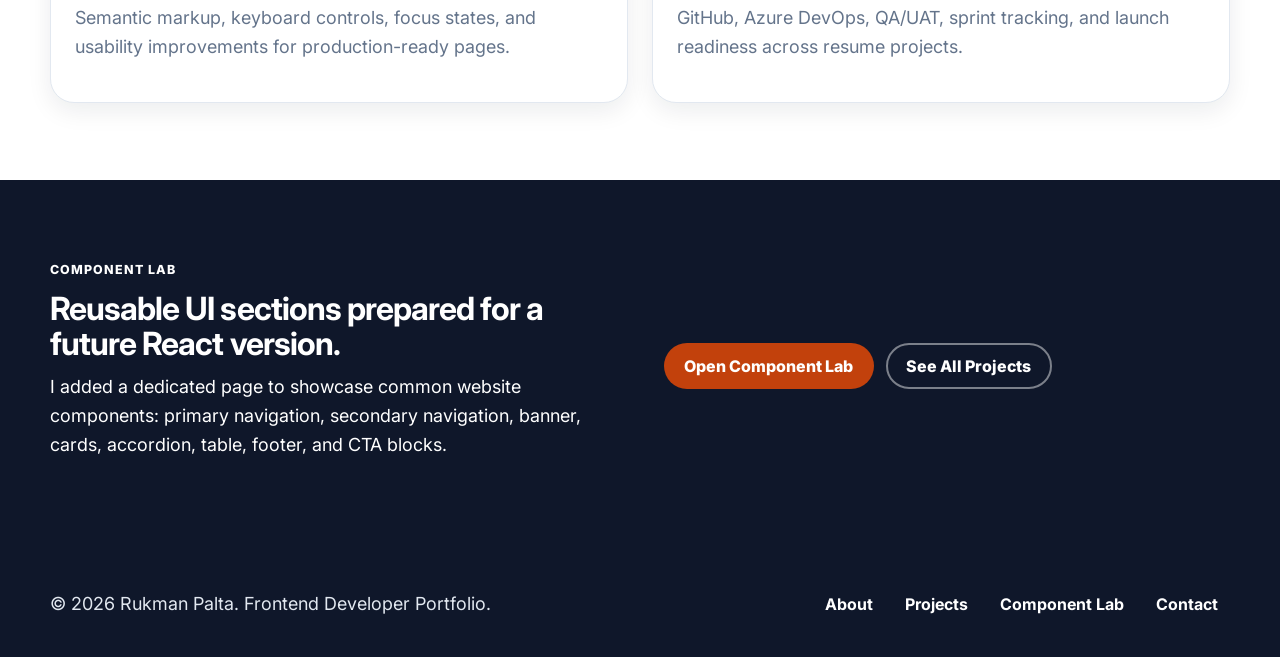
==== commit 55a0a42a: "copy update" ====
--- a/index.html
+++ b/index.html
@@ -47,24 +47,25 @@
         <div class="section-center hero-grid">
           <div class="hero-content">
             <p class="eyebrow">
-              Frontend Developer • AEM • JavaScript • Responsive UI
+              Frontend Developer • AEM • JavaScript • React • Responsive UI
             </p>
             <h1>
-              Building enterprise frontend experiences for healthcare, media,
+              Builds enterprise frontend experiences for healthcare, media,
               and data-driven brands.
             </h1>
             <p class="hero-copy">
-              I am a Frontend Developer with resume experience at Eversana, GDH,
-              Real World, and Xapads, delivering responsive healthcare and
-              enterprise experiences using HTML, CSS/SCSS, JavaScript,
-              TypeScript, reusable UI patterns, and Adobe Experience Manager.
+              Hi! I am a Frontend developer with over 6+ years of experience building responsive, WCAG-compliant AEM and React applications for enterprise pharmaceutical brands. I Deliver scalable HCP and patient experiences using reusable components leading to successful high priority launches in regulated Agile environments.
             </p>
             <div class="button-group" aria-label="Portfolio calls to action">
               <a class="btn btn--primary" href="projects.html">View Projects</a>
               <a class="btn btn--secondary" href="component-lab.html"
                 >View Component Lab</a
               >
-              <a class="btn btn--secondary" href="./assets/resume.pdf" download
+              <a
+                class="btn btn--secondary"
+                href="./assets/resume.pdf"
+                download
+                aria-label="Download resume PDF"
                 >Download Resume</a
               >
             </div>
@@ -118,7 +119,7 @@
           </div>
 
           <div class="project-grid">
-            <article class="project-card project-card--large">
+            <article class="project-card">
               <img
                 src="./images/project-1.jpeg"
                 alt="Portfolio project preview"
@@ -127,7 +128,7 @@
                 <span class="tag">Main Landing Page</span>
                 <h3>Professional Portfolio</h3>
                 <p>
-                  Resume-driven portfolio landing page that bridges enterprise
+                  Some practiceResume-driven portfolio landing page that bridges enterprise
                   frontend delivery and practice project craftsmanship.
                 </p>
                 <a class="btn btn--small" href="index.html">Open Portfolio</a>
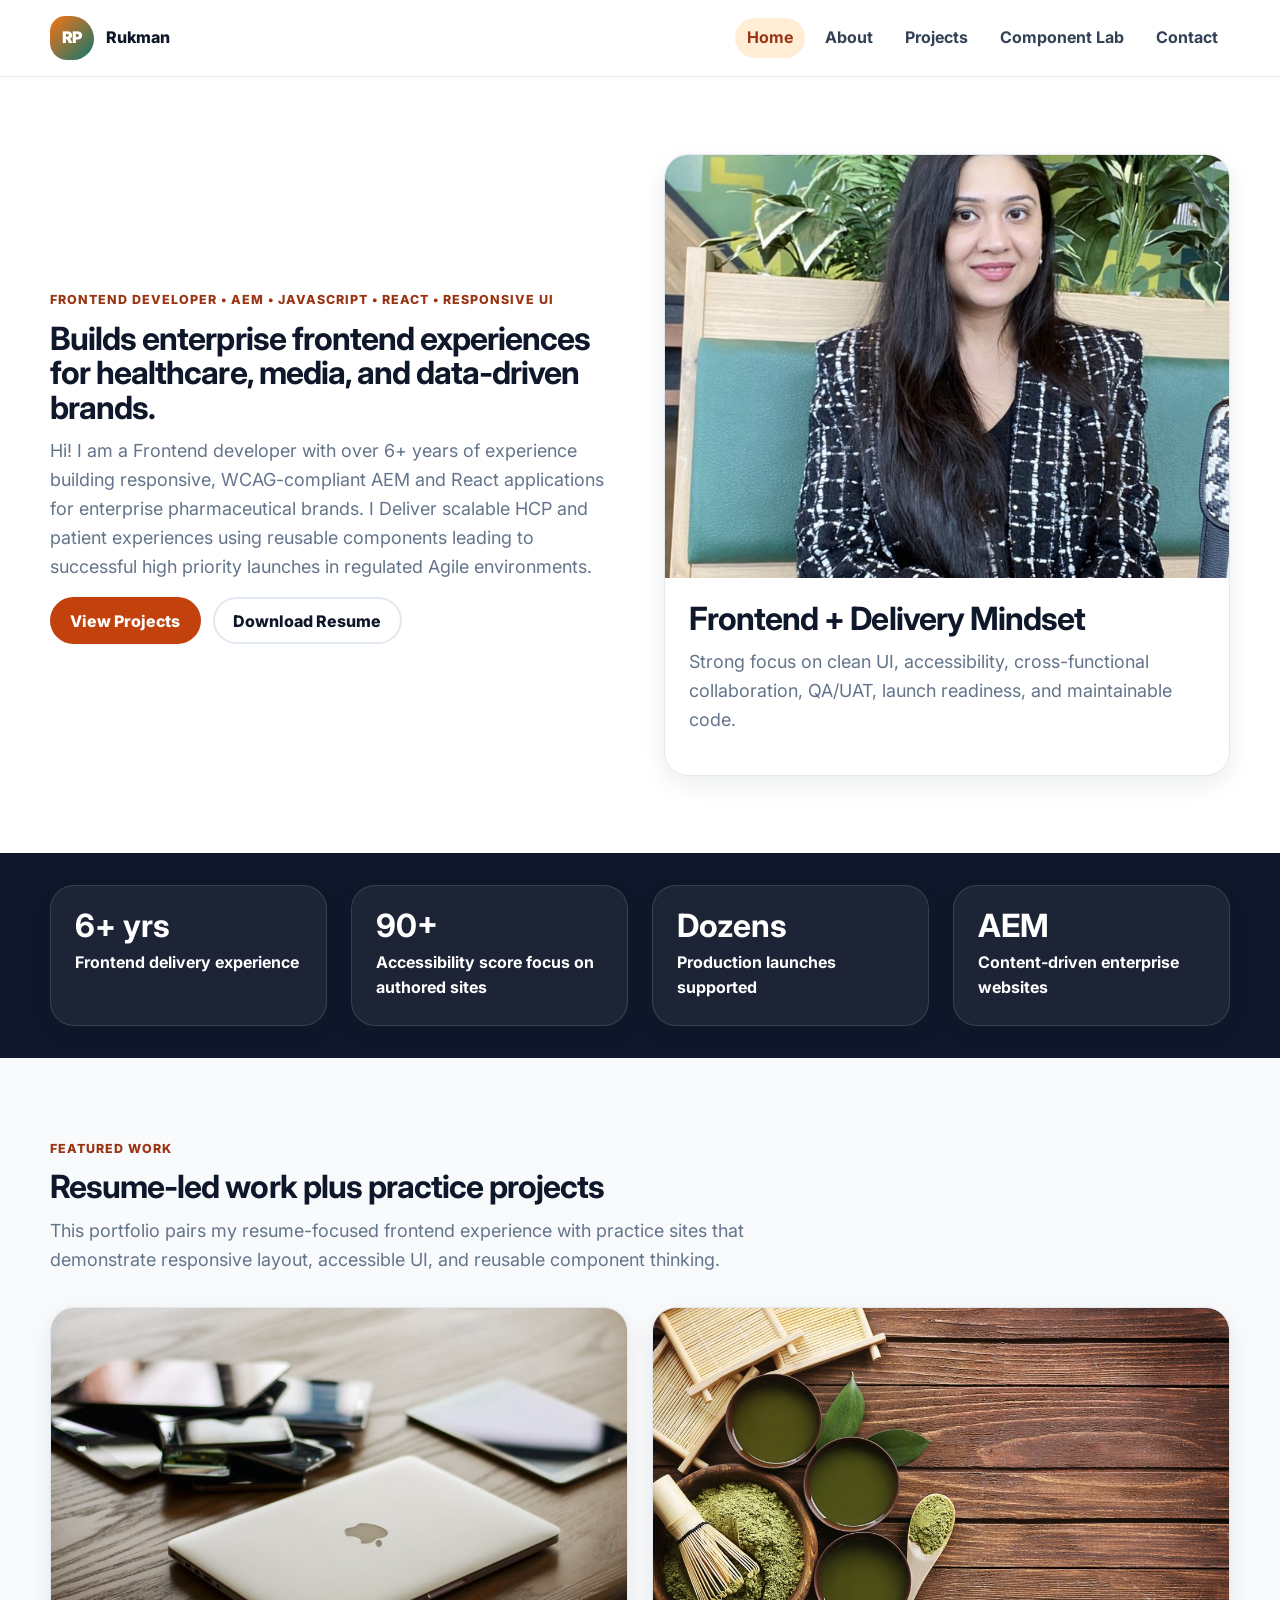
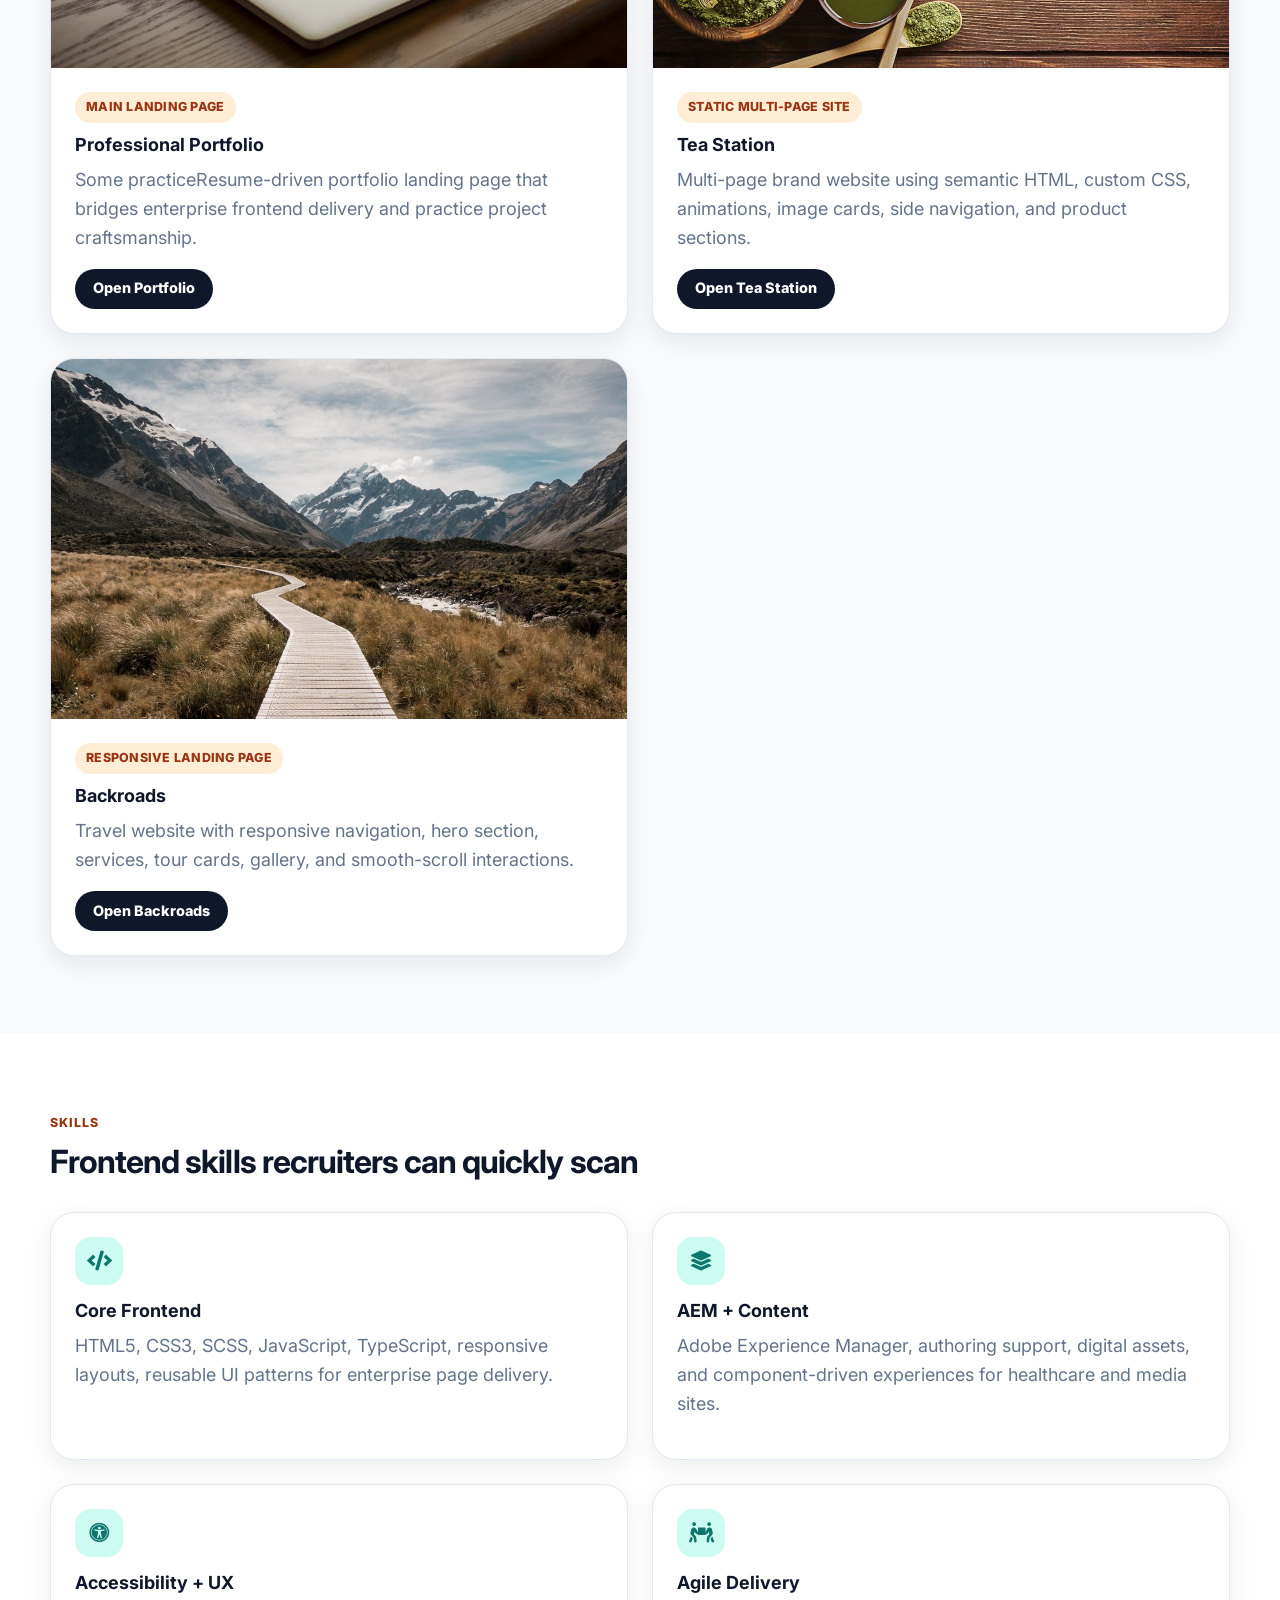
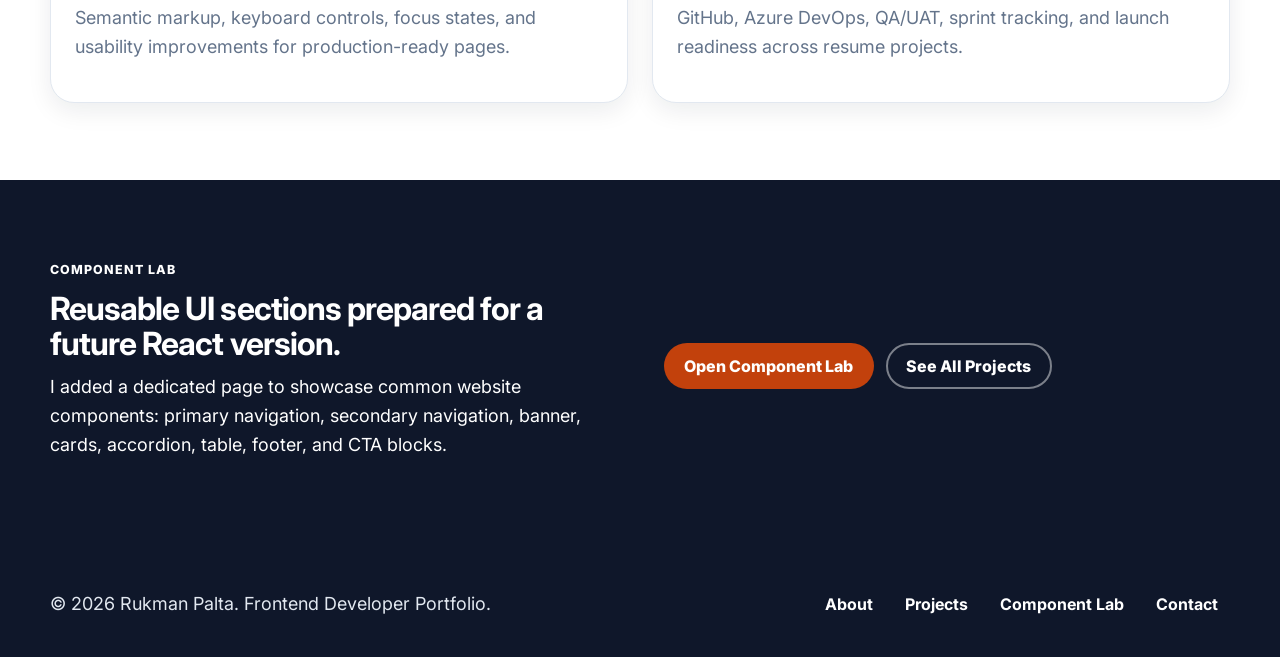
==== commit d2ff2347: "btn removed" ====
--- a/index.html
+++ b/index.html
@@ -58,9 +58,6 @@
             </p>
             <div class="button-group" aria-label="Portfolio calls to action">
               <a class="btn btn--primary" href="projects.html">View Projects</a>
-              <a class="btn btn--secondary" href="component-lab.html"
-                >View Component Lab</a
-              >
               <a
                 class="btn btn--secondary"
                 href="./assets/resume.pdf"
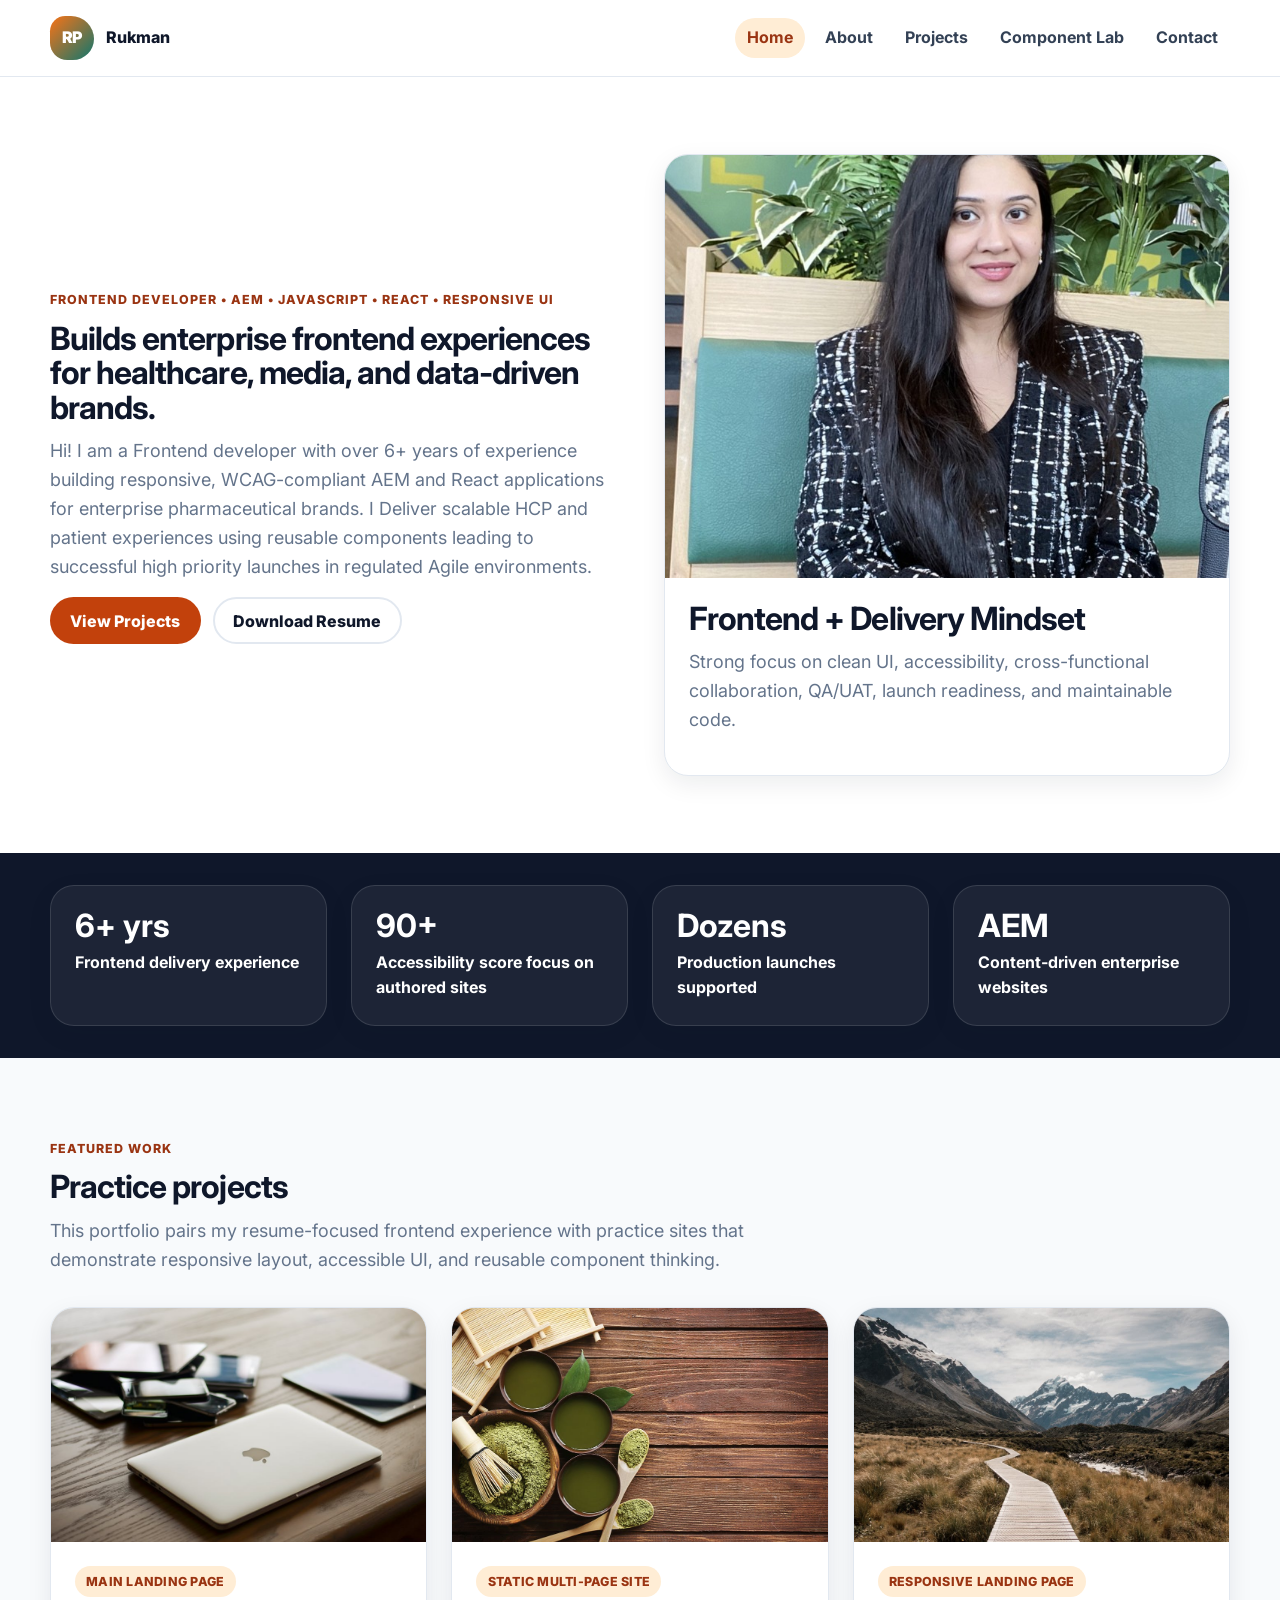
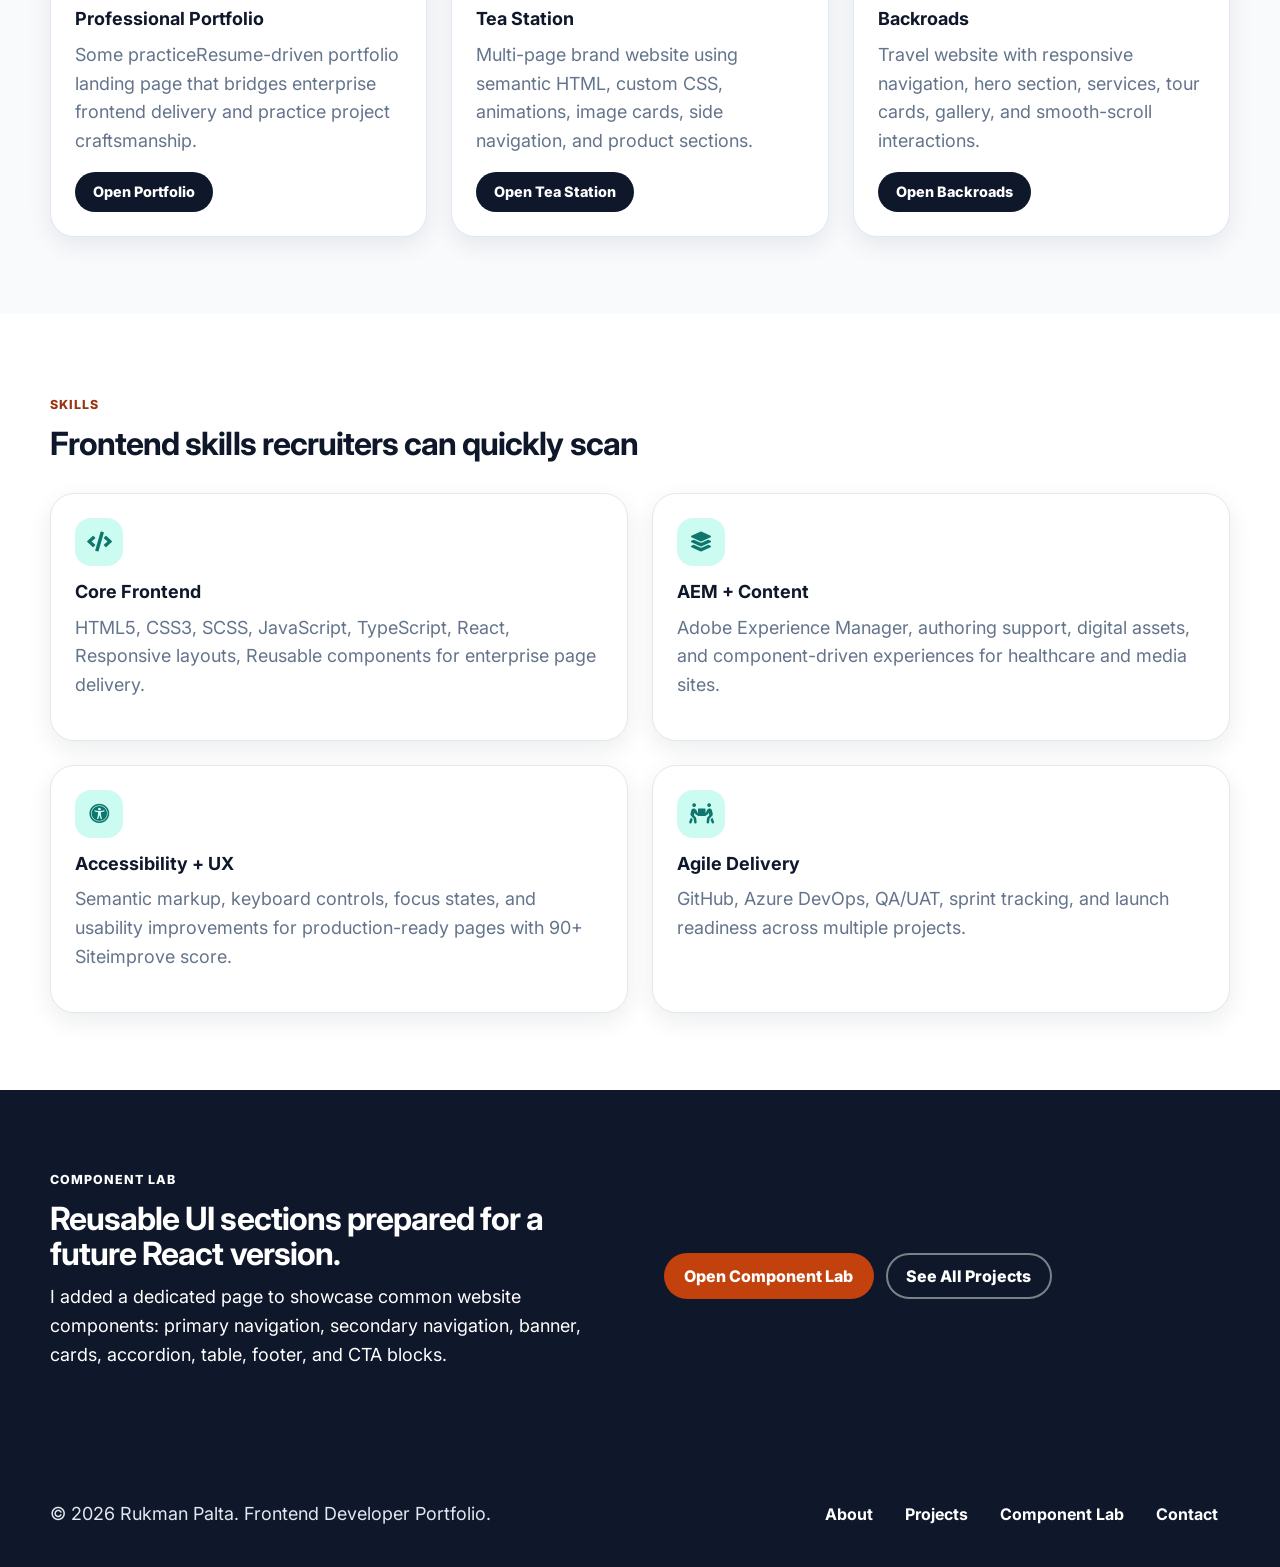
==== commit 1ad54a03: "home page minor updates" ====
--- a/index.html
+++ b/index.html
@@ -107,7 +107,7 @@
         <div class="section-center">
           <div class="section-heading">
             <p class="eyebrow">Featured Work</p>
-            <h2>Resume-led work plus practice projects</h2>
+            <h2>Practice projects</h2>
             <p>
               This portfolio pairs my resume-focused frontend experience with
               practice sites that demonstrate responsive layout, accessible UI,
@@ -115,7 +115,7 @@
             </p>
           </div>
 
-          <div class="project-grid">
+          <div class="project-grid project-grid--three">
             <article class="project-card">
               <img
                 src="./images/project-1.jpeg"
@@ -185,8 +185,8 @@
               <i class="fas fa-code" aria-hidden="true"></i>
               <h3>Core Frontend</h3>
               <p>
-                HTML5, CSS3, SCSS, JavaScript, TypeScript, responsive layouts,
-                reusable UI patterns for enterprise page delivery.
+                HTML5, CSS3, SCSS, JavaScript, TypeScript, React, Responsive layouts,
+                Reusable components for enterprise page delivery.
               </p>
             </article>
             <article class="skill-card">
@@ -202,7 +202,7 @@
               <h3>Accessibility + UX</h3>
               <p>
                 Semantic markup, keyboard controls, focus states, and usability
-                improvements for production-ready pages.
+                improvements for production-ready pages with 90+ Siteimprove score.
               </p>
             </article>
             <article class="skill-card">
@@ -210,7 +210,7 @@
               <h3>Agile Delivery</h3>
               <p>
                 GitHub, Azure DevOps, QA/UAT, sprint tracking, and launch
-                readiness across resume projects.
+                readiness across multiple projects.
               </p>
             </article>
           </div>
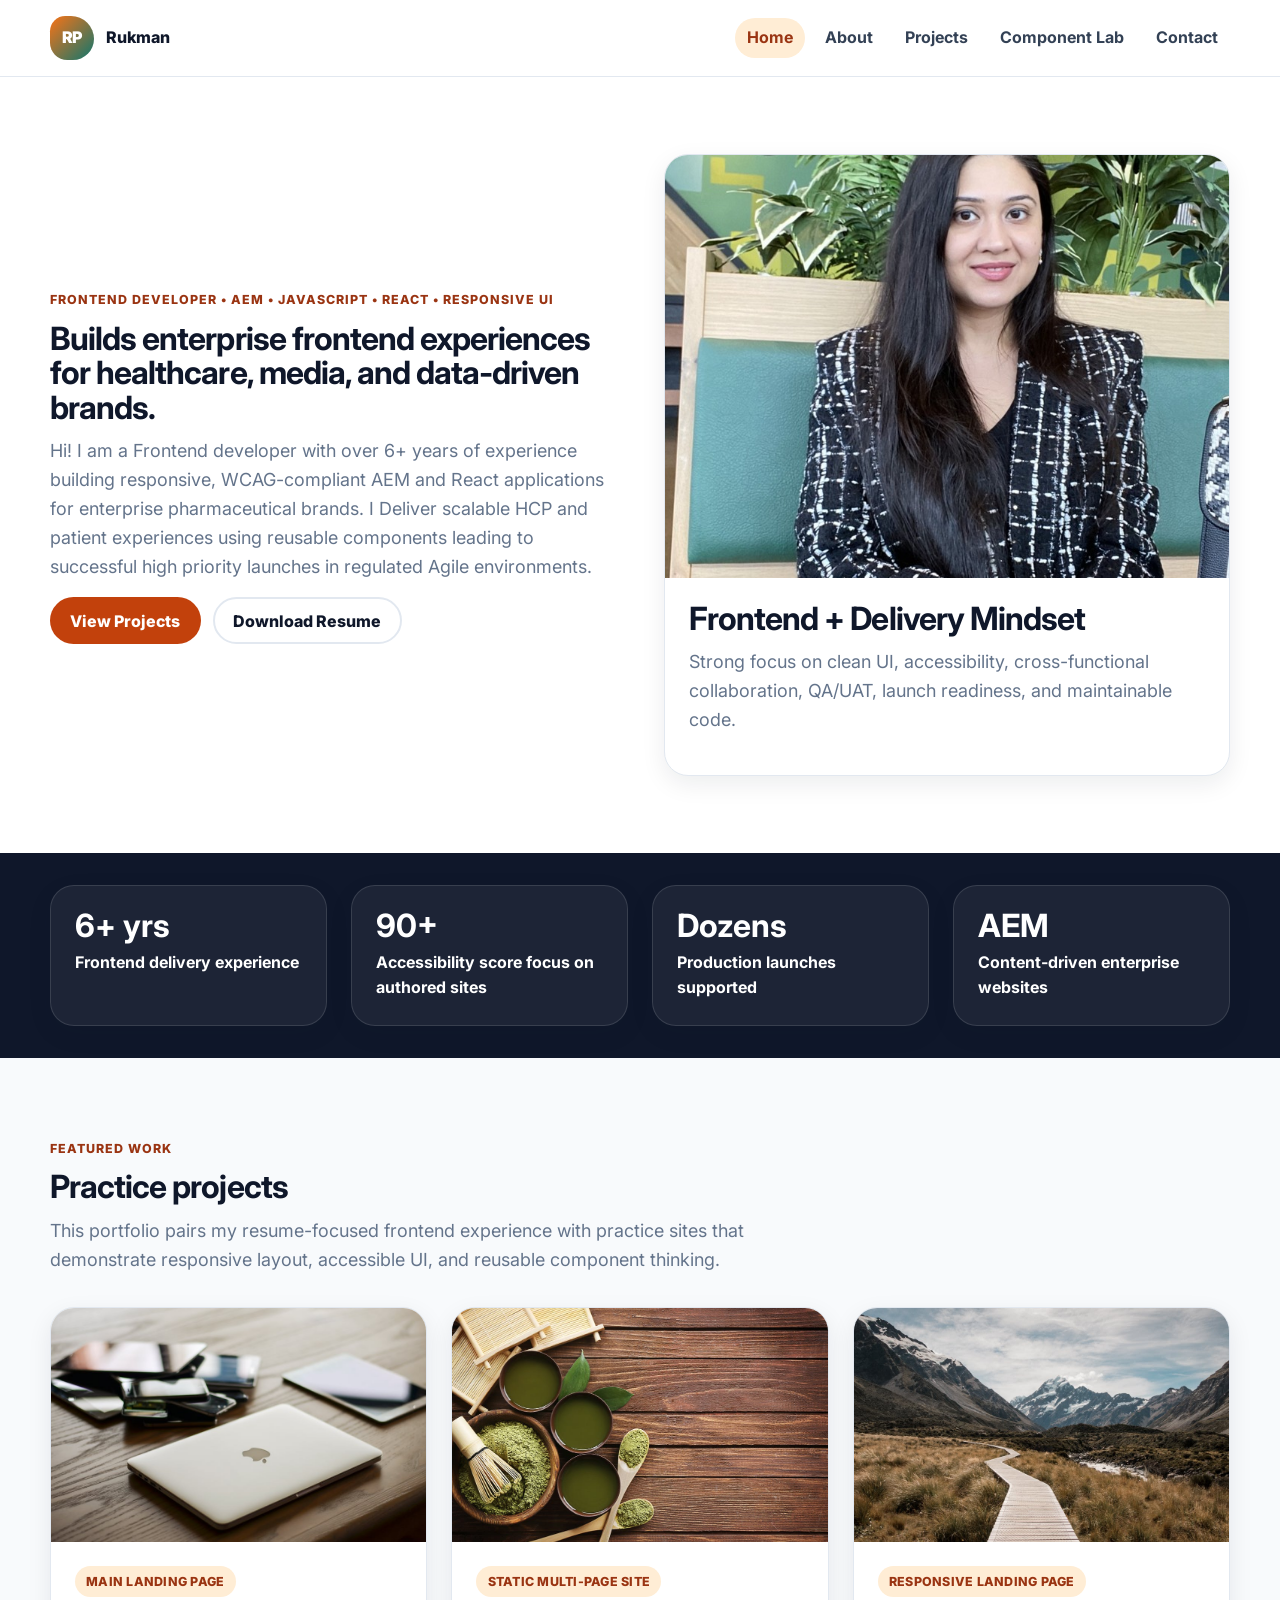
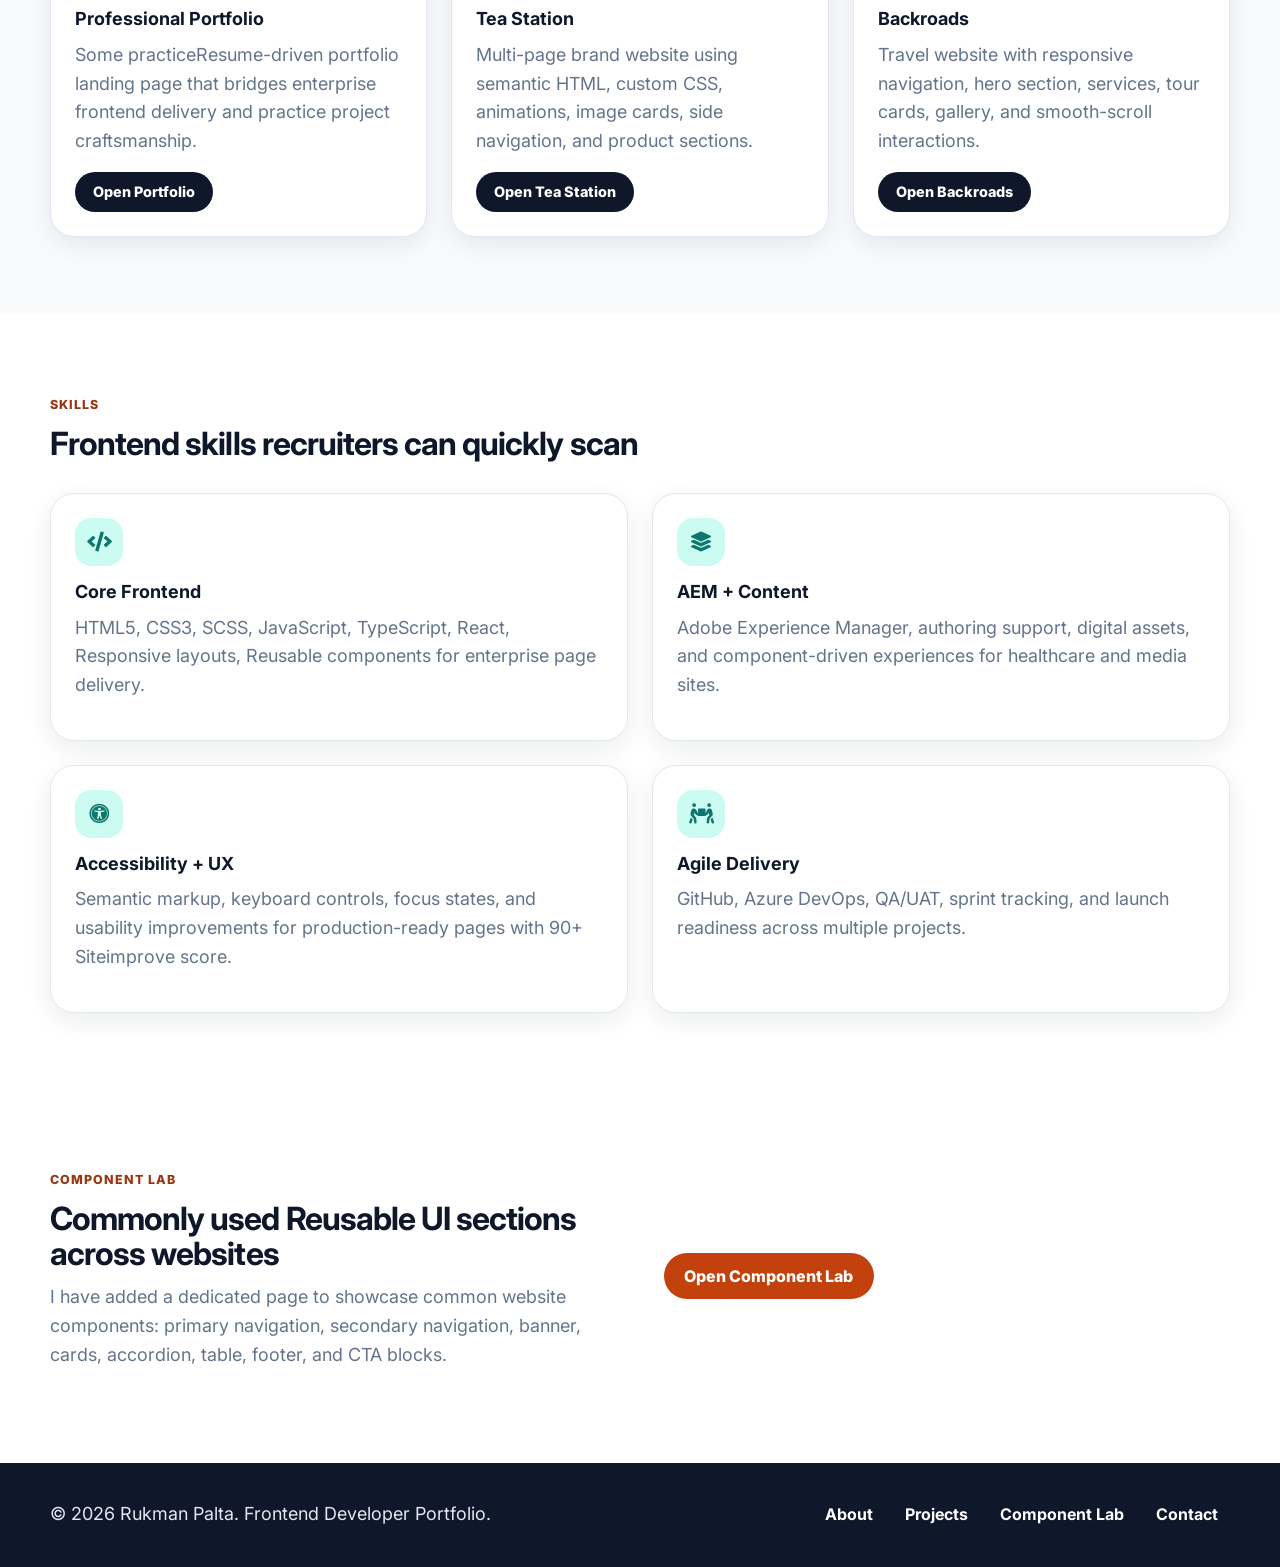
==== commit e4faabc2: "copy updates" ====
--- a/index.html
+++ b/index.html
@@ -217,13 +217,13 @@
         </div>
       </section>
 
-      <section class="section section--dark">
+      <section class="section">
         <div class="section-center split-grid split-grid--center">
           <div>
             <p class="eyebrow">Component Lab</p>
-            <h2>Reusable UI sections prepared for a future React version.</h2>
+            <h2>Commonly used Reusable UI sections across websites</h2>
             <p>
-              I added a dedicated page to showcase common website components:
+              I have added a dedicated page to showcase common website components:
               primary navigation, secondary navigation, banner, cards,
               accordion, table, footer, and CTA blocks.
             </p>
@@ -231,9 +231,6 @@
           <div class="button-group">
             <a class="btn btn--primary" href="component-lab.html"
               >Open Component Lab</a
-            >
-            <a class="btn btn--secondary-on-dark" href="projects.html"
-              >See All Projects</a
             >
           </div>
         </div>
